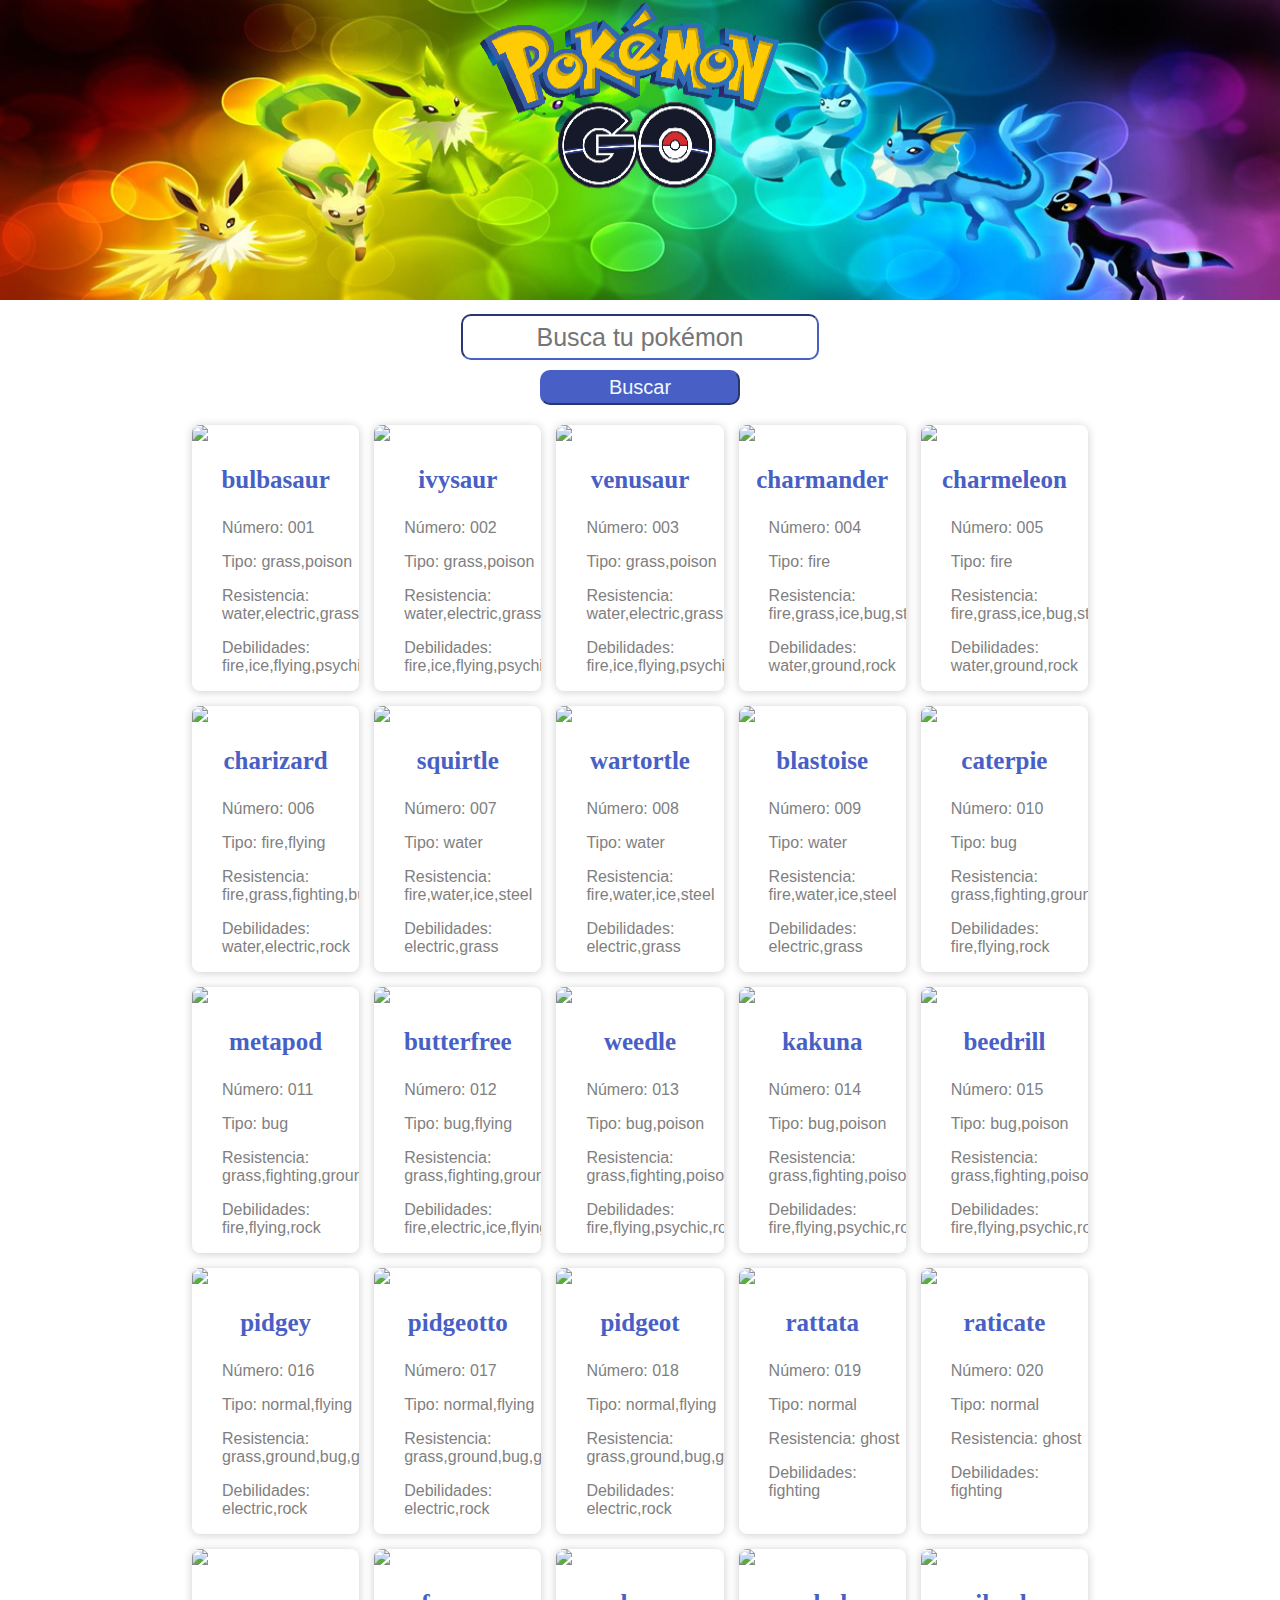
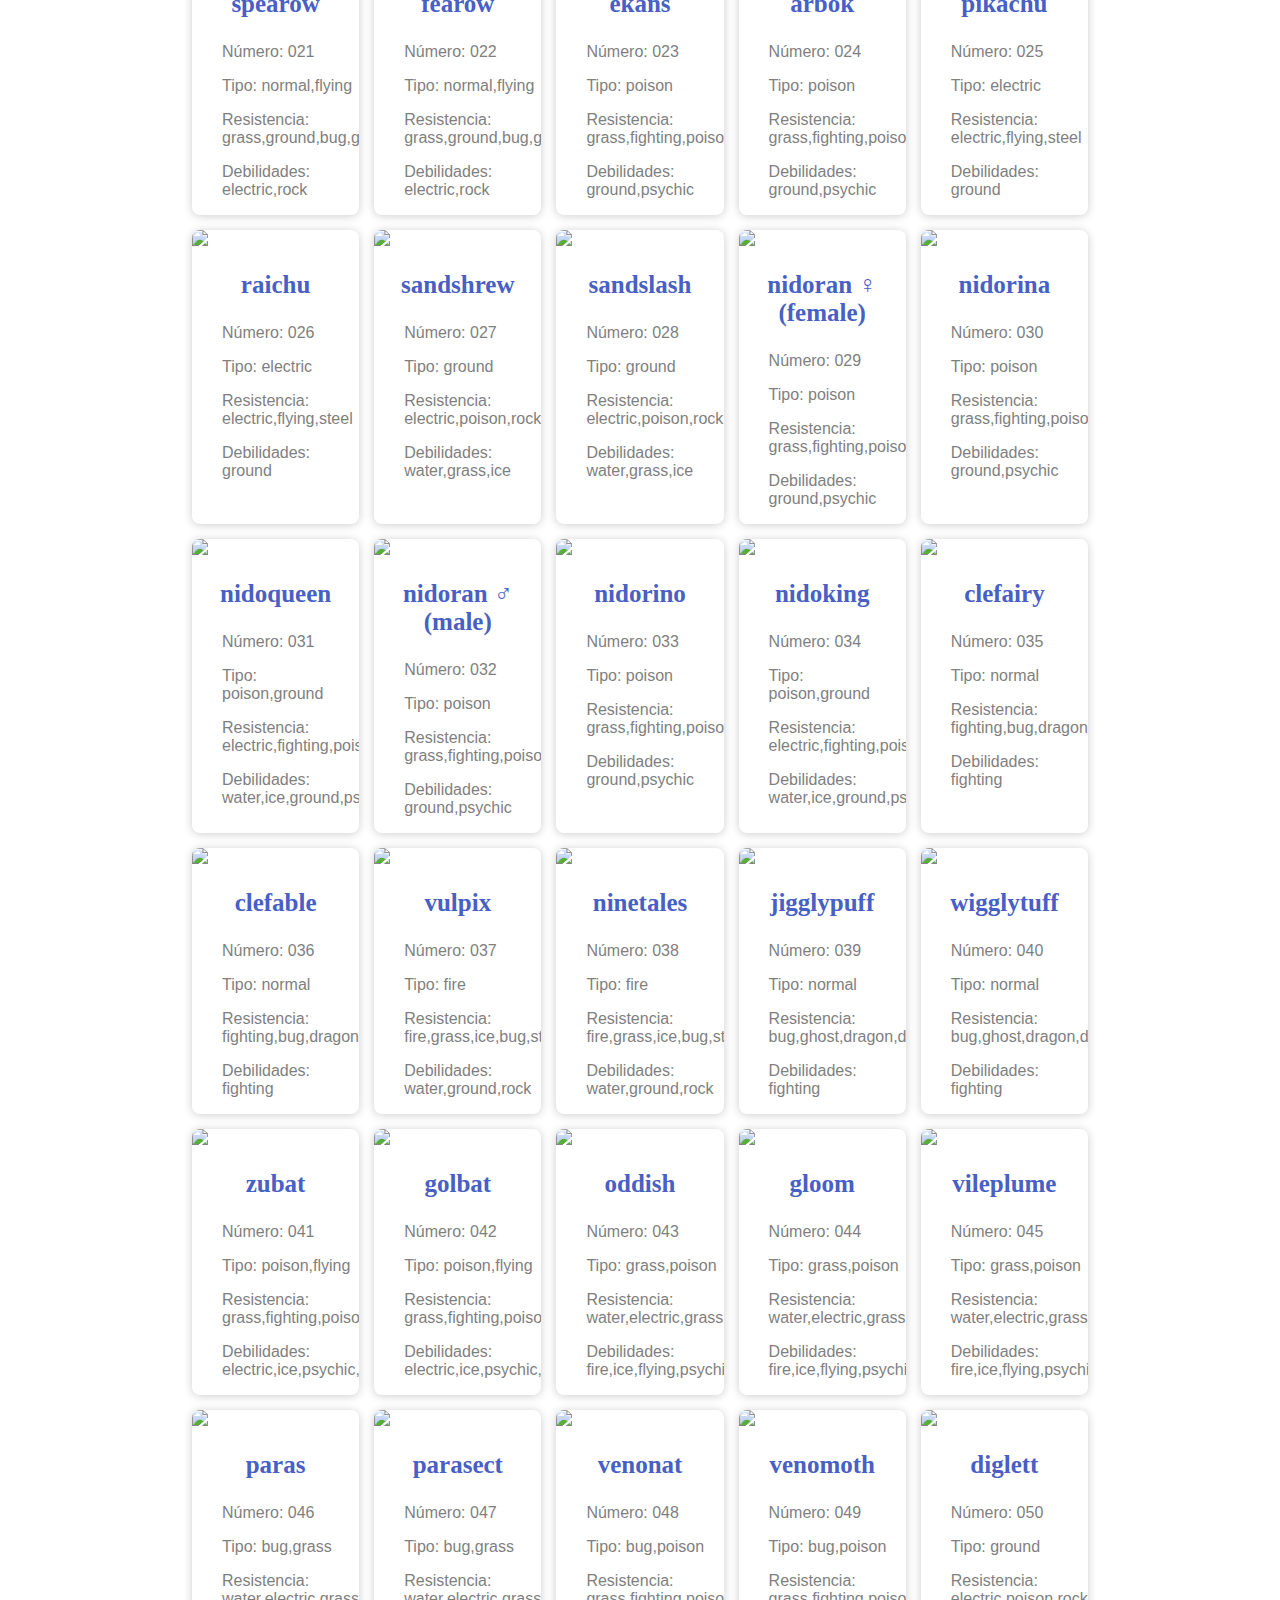
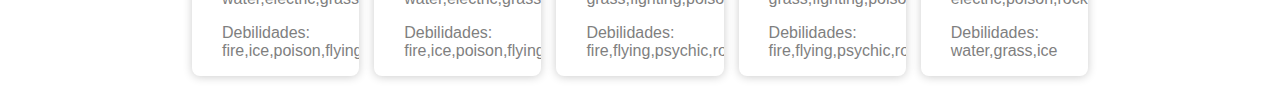
==== index.html @ 1fd344ed "Updates" ====
<!DOCTYPE html>
<html>
  <head>
    <meta charset="utf-8" name="viewport" content="width=device-width, initial-scale=1.0">
    <title>Data Lovers</title>
    <link rel="stylesheet" href="style.css" />
    <link rel="preconnect" href="https://fonts.googleapis.com">
    <link rel="preconnect" href="https://fonts.gstatic.com" crossorigin>
    <link href="https://fonts.googleapis.com/css2?family=Kanit:ital,wght@1,600&family=Noto+Serif+Ahom&display=swap" rel="stylesheet">

    <link rel="preconnect" href="https://fonts.googleapis.com">
    <link rel="preconnect" href="https://fonts.gstatic.com" crossorigin>
    <link href="https://fonts.googleapis.com/css2?family=Noto+Sans+Syloti+Nagri&family=Noto+Serif+Ahom&display=swap" rel="stylesheet">
  </head>
  <body>
    <div class="photo"> 
      <img id="fondo" src="img/poke.jpg">
    </div>
    <div class="contenedor">
      <div>
        <input id="caja-texto" placeholder="Busca tu pokémon" />
      </div>
      <div>
        <button id="btn-validar">Buscar</button>
      </div>
    </div>
    <div class="card-contenedor">
      <div class="contenedor-central">
  </div>
    </div>
    <div id="root"></div>
    <script src="main.js" type="module"></script>
  </body>
</html>
---- style.css ----
#fondo {
    width: 100%;
    height: 300px;
}

body {

    margin: 0px;
}

.contenedor {
    display: flex;
    flex-direction: column;
    align-items: center;
}

#btn-validar {
    border-color: rgb(72, 95, 197);
    background-color: rgb(72, 95, 197);
    color: aliceblue;
    font-family: 'Oswald', sans-serif;
    border-radius: 10px;
    width: 200px;
    height: 35px;
    font-size: 20px;
}

#caja-texto {
    border-color: rgb(72, 95, 197);
    border-radius: 10px;
    margin: 10px;
    width: 350px;
    height: 40px;
    font-size: 25px;
    text-align: center;
    color: gray;
}

.car img{
    width:100%;
    display:block;
}

h3{
    text-align: 100%;
    font-family: 'PT Serif', serif;
    text-align: center;
    color: rgb(72, 95, 197);
    font-size: 25px;
}

.card p{
    text-align: left;
    font-family:'Noto sans Syloti Natri' , sans-serif ;
    margin-left: 30px;
    color:rgb(127,127, 127)
}


.contenedor-central{
    width:70%;
    max-width: 70%;
    margin: 20px auto;
    display: grid;
    grid-template-columns: repeat(5,1fr);
    gap: 15px;
   

}
.card{
    margin-bottom: 10px;
    border-radius: 8px;
    margin: 0;
    display: flex;
    flex-direction: column;
    overflow: hidden;
    background: #fff;
    box-shadow: 0px 1px 10px rgba(0,0,0,0.2);
    cursor:default;
    transition: all 400ms ease;
    }

.card:hover{
    box-shadow: 5px 5px 20px rgba(0,0,0,0.4);
    transform: translateY(-3%);
}


.card-body{
    padding: 20px 15px;
    text-align: justify;
    flex-grow: 1;
    display:flex;
    flex-direction: column;
}

@media  (min-width: 100px){
    .contenedor-central{
        width:95%;
        max-width:95%;
        margin: 20px auto;
        display: grid;
        grid-template-columns: repeat(1,1fr);
        gap: 15px;
       }
       }

@media  (min-width: 400px){
    .contenedor-central{
        width:95%;
        max-width:95%;
        margin: 20px auto;
        display: grid;
        grid-template-columns: repeat(2,1fr);
        gap: 15px;
         }
        
          }

@media  (min-width: 1200px){
    .contenedor-central{
        width:70%;
        max-width: 70%;
        margin: 20px auto;
        display: grid;
        grid-template-columns: repeat(5,1fr);
        gap: 15px;
       }
}
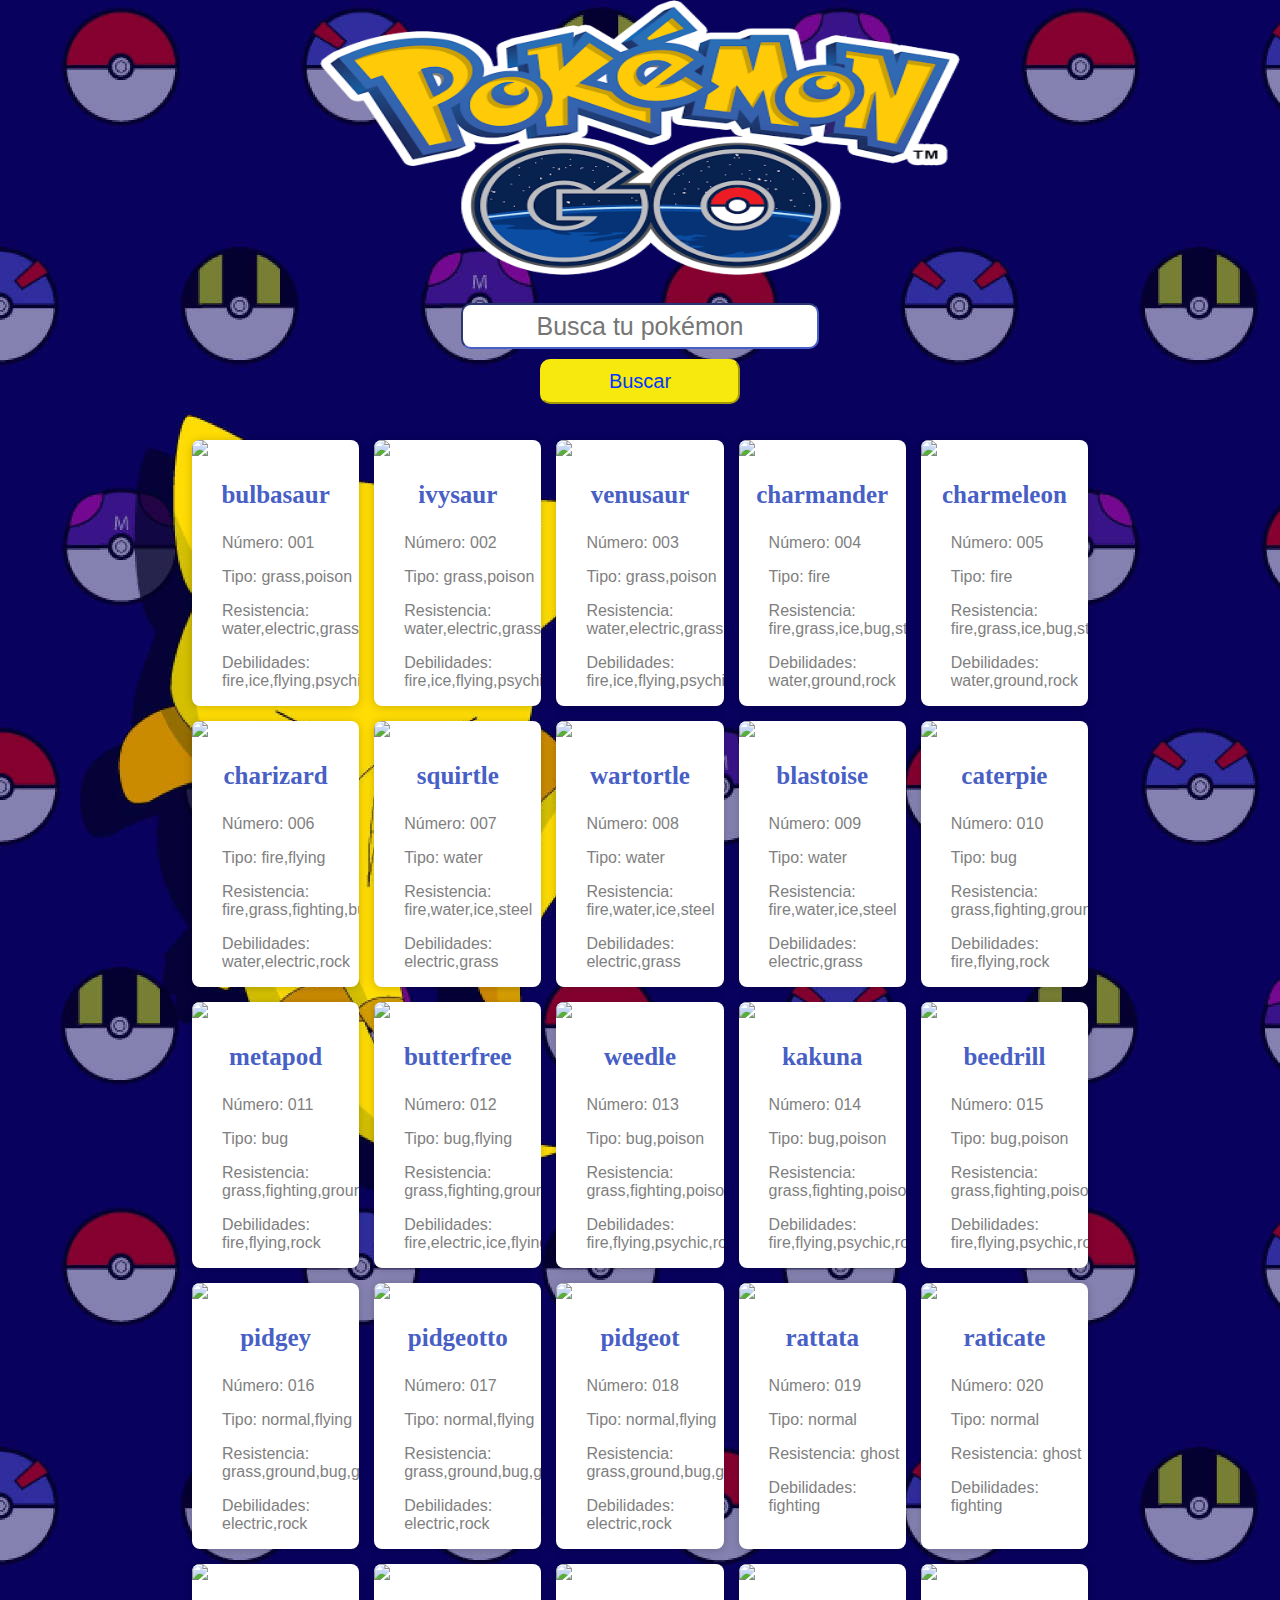
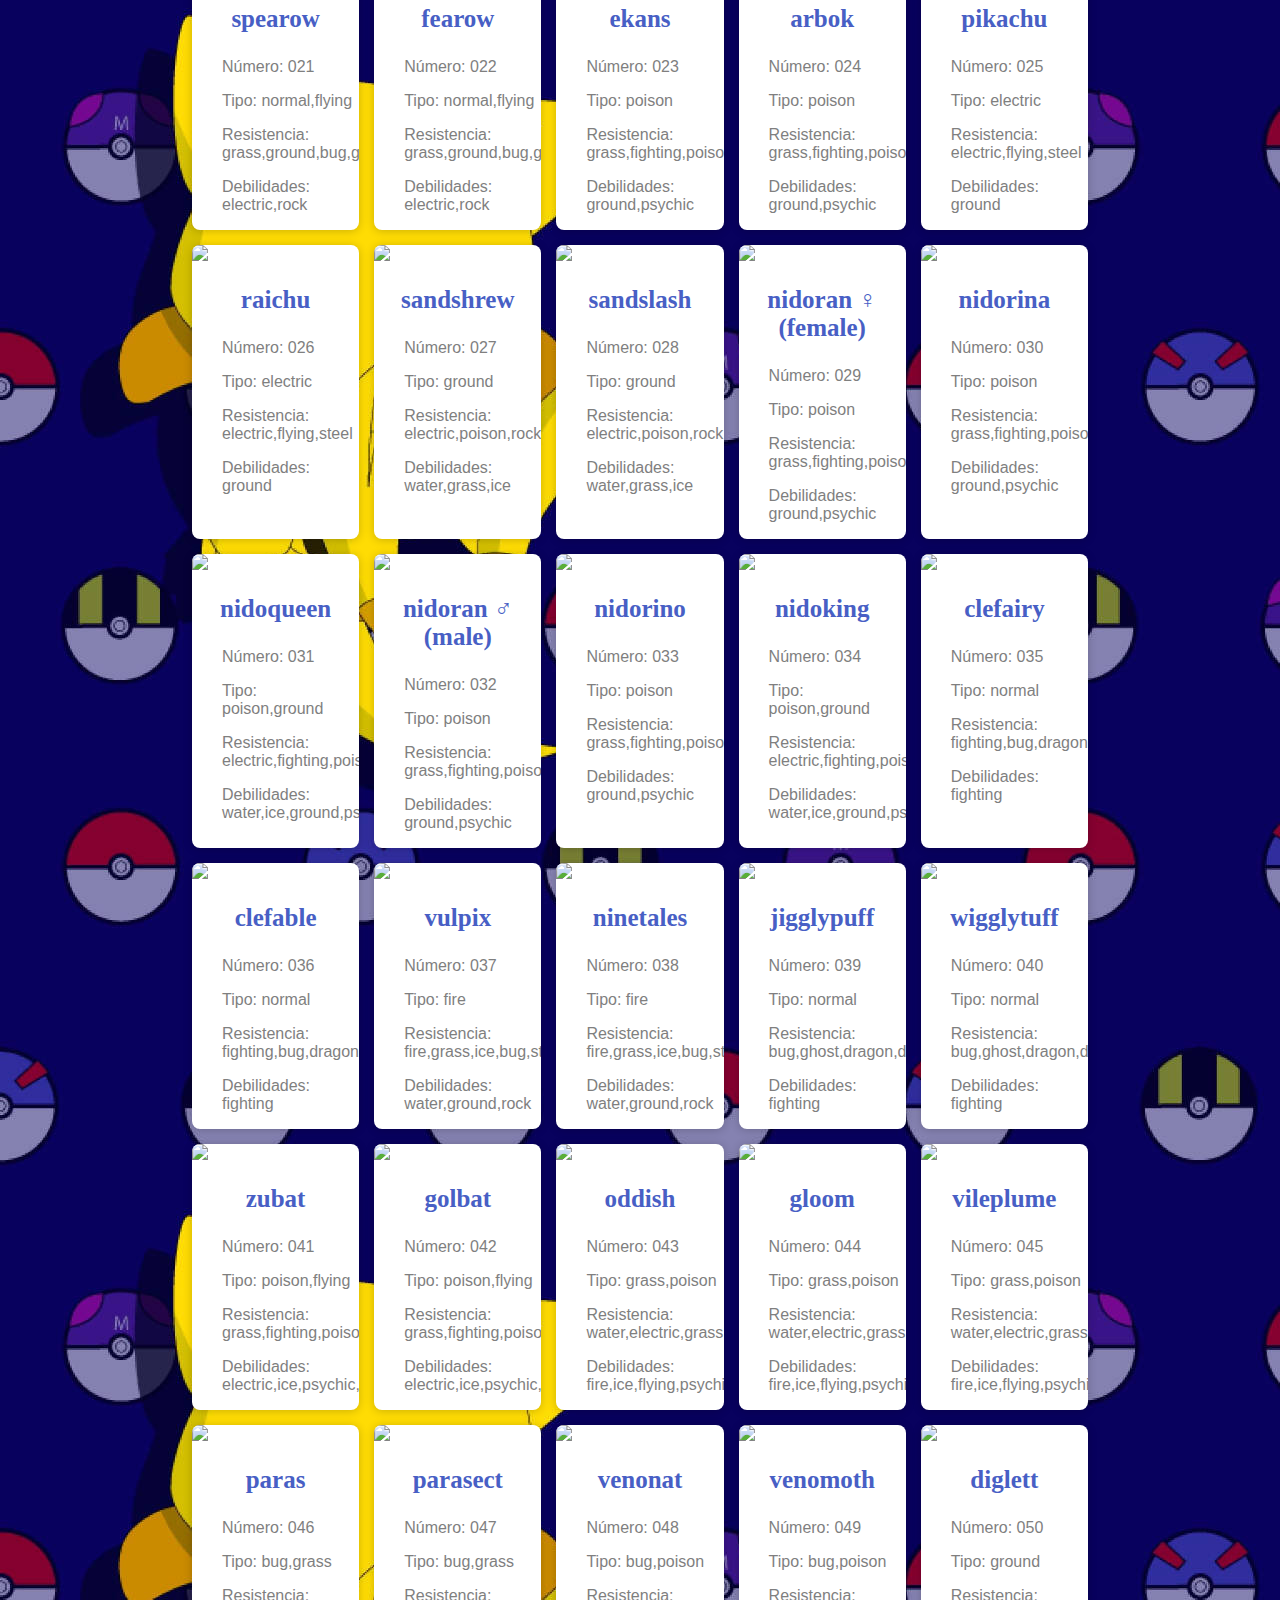
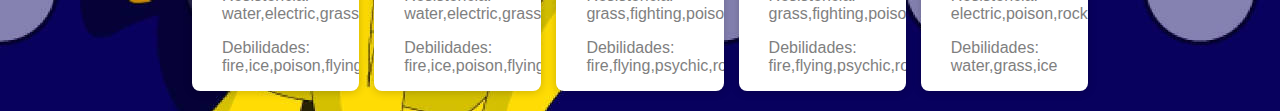
==== commit f1c455cd: "Updates" ====
--- a/index.html
+++ b/index.html
@@ -1,32 +1,48 @@
 <!DOCTYPE html>
 <html>
   <head>
-    <meta charset="utf-8" name="viewport" content="width=device-width, initial-scale=1.0">
+    <meta
+      charset="utf-8"
+      name="viewport"
+      content="width=device-width, initial-scale=1.0"
+    />
     <title>Data Lovers</title>
     <link rel="stylesheet" href="style.css" />
-    <link rel="preconnect" href="https://fonts.googleapis.com">
-    <link rel="preconnect" href="https://fonts.gstatic.com" crossorigin>
-    <link href="https://fonts.googleapis.com/css2?family=Kanit:ital,wght@1,600&family=Noto+Serif+Ahom&display=swap" rel="stylesheet">
+    <link rel="preconnect" href="https://fonts.googleapis.com" />
+    <link rel="preconnect" href="https://fonts.gstatic.com" crossorigin />
+    <link
+      href="https://fonts.googleapis.com/css2?family=Kanit:ital,wght@1,600&family=Noto+Serif+Ahom&display=swap"
+      rel="stylesheet"
+    />
 
-    <link rel="preconnect" href="https://fonts.googleapis.com">
-    <link rel="preconnect" href="https://fonts.gstatic.com" crossorigin>
-    <link href="https://fonts.googleapis.com/css2?family=Noto+Sans+Syloti+Nagri&family=Noto+Serif+Ahom&display=swap" rel="stylesheet">
+    <link rel="preconnect" href="https://fonts.googleapis.com" />
+    <link rel="preconnect" href="https://fonts.gstatic.com" crossorigin />
+    <link
+      href="https://fonts.googleapis.com/css2?family=Noto+Sans+Syloti+Nagri&family=Noto+Serif+Ahom&display=swap"
+      rel="stylesheet"
+    />
   </head>
   <body>
-    <div class="photo"> 
-      <img id="fondo" src="img/poke.jpg">
+    <div class="photo">
+      <img id="fondo" src="img/unnamed.png" />
     </div>
+    <br>
+    <form action="">
     <div class="contenedor">
       <div>
-        <input id="caja-texto" placeholder="Busca tu pokémon" />
+        <input id="caja-texto" placeholder="Busca tu pokémon" class="inputText" />
       </div>
       <div>
         <button id="btn-validar">Buscar</button>
       </div>
+      <div class="results-container"> 
+        <ul class="results-list" id="list">
+        </ul>
+     </div>
     </div>
+  </form>
     <div class="card-contenedor">
-      <div class="contenedor-central">
-  </div>
+      <div class="contenedor-central"></div>
     </div>
     <div id="root"></div>
     <script src="main.js" type="module"></script>
--- a/style.css
+++ b/style.css
@@ -1,129 +1,130 @@
 #fondo {
-    width: 100%;
-    height: 300px;
+  width: 50%;
+  height: 275px;
+  align-items: center;
+  display: block;
+  margin-left: auto;
+  margin-right: auto;
 }
 
 body {
-
-    margin: 0px;
+  margin: 0px;
+  background: rgb(241,96,81);
+  background: linear-gradient(90deg, rgba(241,96,81,1) 0%, rgba(79,217,21,1) 50%, rgba(0,212,255,1) 84%);
+  background-image: url(./img/Blue_Pokebolas.jpg);
 }
 
 .contenedor {
-    display: flex;
-    flex-direction: column;
-    align-items: center;
+  display: flex;
+  flex-direction: column;
+  align-items: center;
 }
 
 #btn-validar {
-    border-color: rgb(72, 95, 197);
-    background-color: rgb(72, 95, 197);
-    color: aliceblue;
-    font-family: 'Oswald', sans-serif;
-    border-radius: 10px;
-    width: 200px;
-    height: 35px;
-    font-size: 20px;
+  border-color: rgb(247, 232, 13);
+  background-color: rgb(247, 232, 13);
+  color: rgb(0, 55, 255);
+  font-family: "Noto sans Syloti Natri", sans-serif;
+  border-radius: 10px;
+  width: 200px;
+  height: 45px;
+  font-size: 20px;
 }
 
 #caja-texto {
-    border-color: rgb(72, 95, 197);
-    border-radius: 10px;
-    margin: 10px;
-    width: 350px;
-    height: 40px;
-    font-size: 25px;
-    text-align: center;
-    color: gray;
+  border-color: rgb(72, 95, 197);
+  border-radius: 10px;
+  margin: 10px;
+  width: 350px;
+  height: 40px;
+  font-size: 25px;
+  text-align: center;
+  color: gray;
 }
 
-.car img{
-    width:100%;
-    display:block;
+.car img {
+  width: 100%;
+  display: block;
 }
 
-h3{
-    text-align: 100%;
-    font-family: 'PT Serif', serif;
-    text-align: center;
-    color: rgb(72, 95, 197);
-    font-size: 25px;
+h3 {
+  text-align: 100%;
+  font-family: "PT Serif", serif;
+  text-align: center;
+  color: rgb(72, 95, 197);
+  font-size: 25px;
 }
 
-.card p{
-    text-align: left;
-    font-family:'Noto sans Syloti Natri' , sans-serif ;
-    margin-left: 30px;
-    color:rgb(127,127, 127)
+.card p {
+  text-align: left;
+  font-family: "Noto sans Syloti Natri", sans-serif;
+  margin-left: 30px;
+  color: rgb(127, 127, 127);
 }
 
+.contenedor-central {
+  width: 70%;
+  max-width: 70%;
+  margin: 20px auto;
+  display: grid;
+  grid-template-columns: repeat(5, 1fr);
+  gap: 15px;
+}
+.card {
+  margin-bottom: 10px;
+  border-radius: 8px;
+  margin: 0;
+  display: flex;
+  flex-direction: column;
+  overflow: hidden;
+  background: #fff;
+  box-shadow: 0px 1px 10px rgba(0, 0, 0, 0.2);
+  cursor: default;
+  transition: all 400ms ease;
+}
 
-.contenedor-central{
-    width:70%;
+.card:hover {
+  box-shadow: 5px 5px 20px rgba(0, 0, 0, 0.4);
+  transform: translateY(-3%);
+}
+
+.card-body {
+  padding: 20px 15px;
+  text-align: justify;
+  flex-grow: 1;
+  display: flex;
+  flex-direction: column;
+}
+
+@media (min-width: 100px) {
+  .contenedor-central {
+    width: 95%;
+    max-width: 95%;
+    margin: 20px auto;
+    display: grid;
+    grid-template-columns: repeat(1, 1fr);
+    gap: 15px;
+  }
+}
+
+@media (min-width: 400px) {
+  .contenedor-central {
+    width: 95%;
+    max-width: 95%;
+    margin: 20px auto;
+    display: grid;
+    grid-template-columns: repeat(2, 1fr);
+    gap: 15px;
+  }
+}
+
+@media (min-width: 1200px) {
+  .contenedor-central {
+    width: 70%;
     max-width: 70%;
     margin: 20px auto;
     display: grid;
-    grid-template-columns: repeat(5,1fr);
+    grid-template-columns: repeat(5, 1fr);
     gap: 15px;
-   
-
+  }
 }
-.card{
-    margin-bottom: 10px;
-    border-radius: 8px;
-    margin: 0;
-    display: flex;
-    flex-direction: column;
-    overflow: hidden;
-    background: #fff;
-    box-shadow: 0px 1px 10px rgba(0,0,0,0.2);
-    cursor:default;
-    transition: all 400ms ease;
-    }
-
-.card:hover{
-    box-shadow: 5px 5px 20px rgba(0,0,0,0.4);
-    transform: translateY(-3%);
-}
-
-
-.card-body{
-    padding: 20px 15px;
-    text-align: justify;
-    flex-grow: 1;
-    display:flex;
-    flex-direction: column;
-}
-
-@media  (min-width: 100px){
-    .contenedor-central{
-        width:95%;
-        max-width:95%;
-        margin: 20px auto;
-        display: grid;
-        grid-template-columns: repeat(1,1fr);
-        gap: 15px;
-       }
-       }
-
-@media  (min-width: 400px){
-    .contenedor-central{
-        width:95%;
-        max-width:95%;
-        margin: 20px auto;
-        display: grid;
-        grid-template-columns: repeat(2,1fr);
-        gap: 15px;
-         }
-        
-          }
-
-@media  (min-width: 1200px){
-    .contenedor-central{
-        width:70%;
-        max-width: 70%;
-        margin: 20px auto;
-        display: grid;
-        grid-template-columns: repeat(5,1fr);
-        gap: 15px;
-       }
-}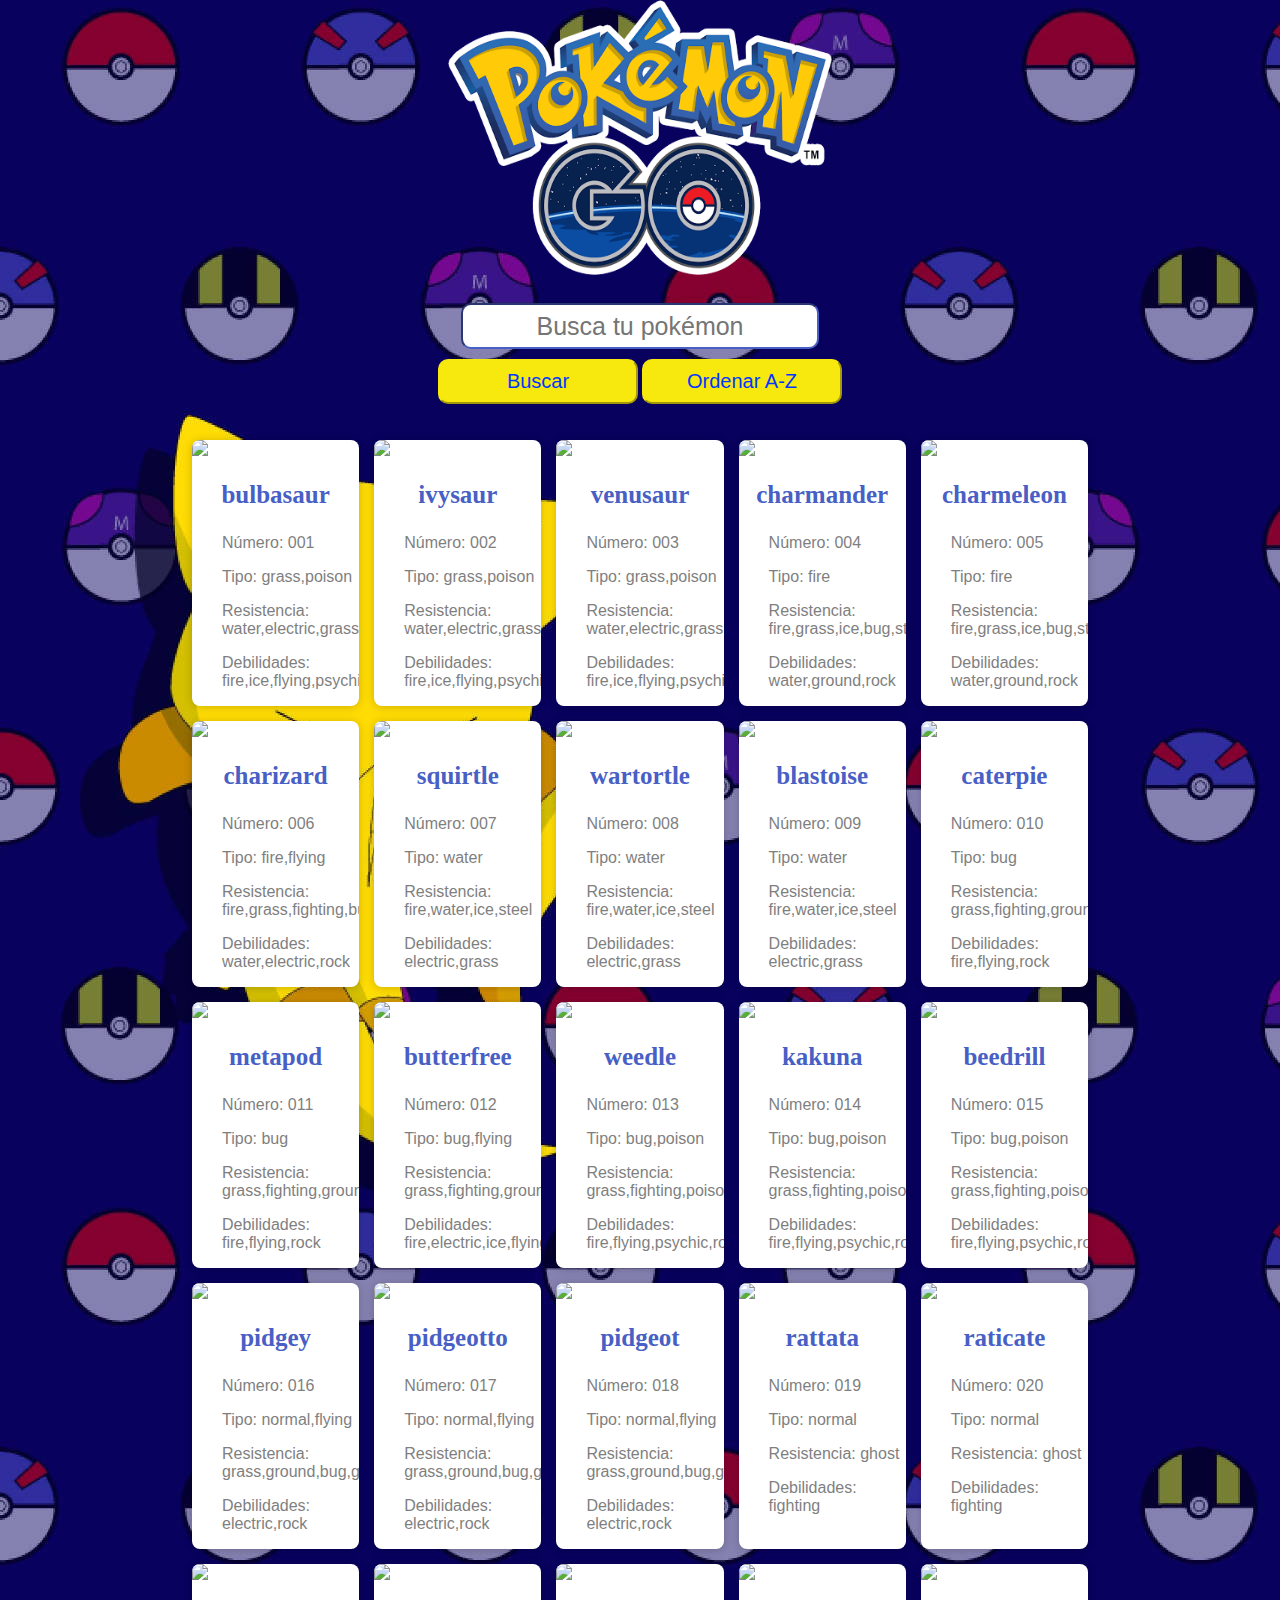
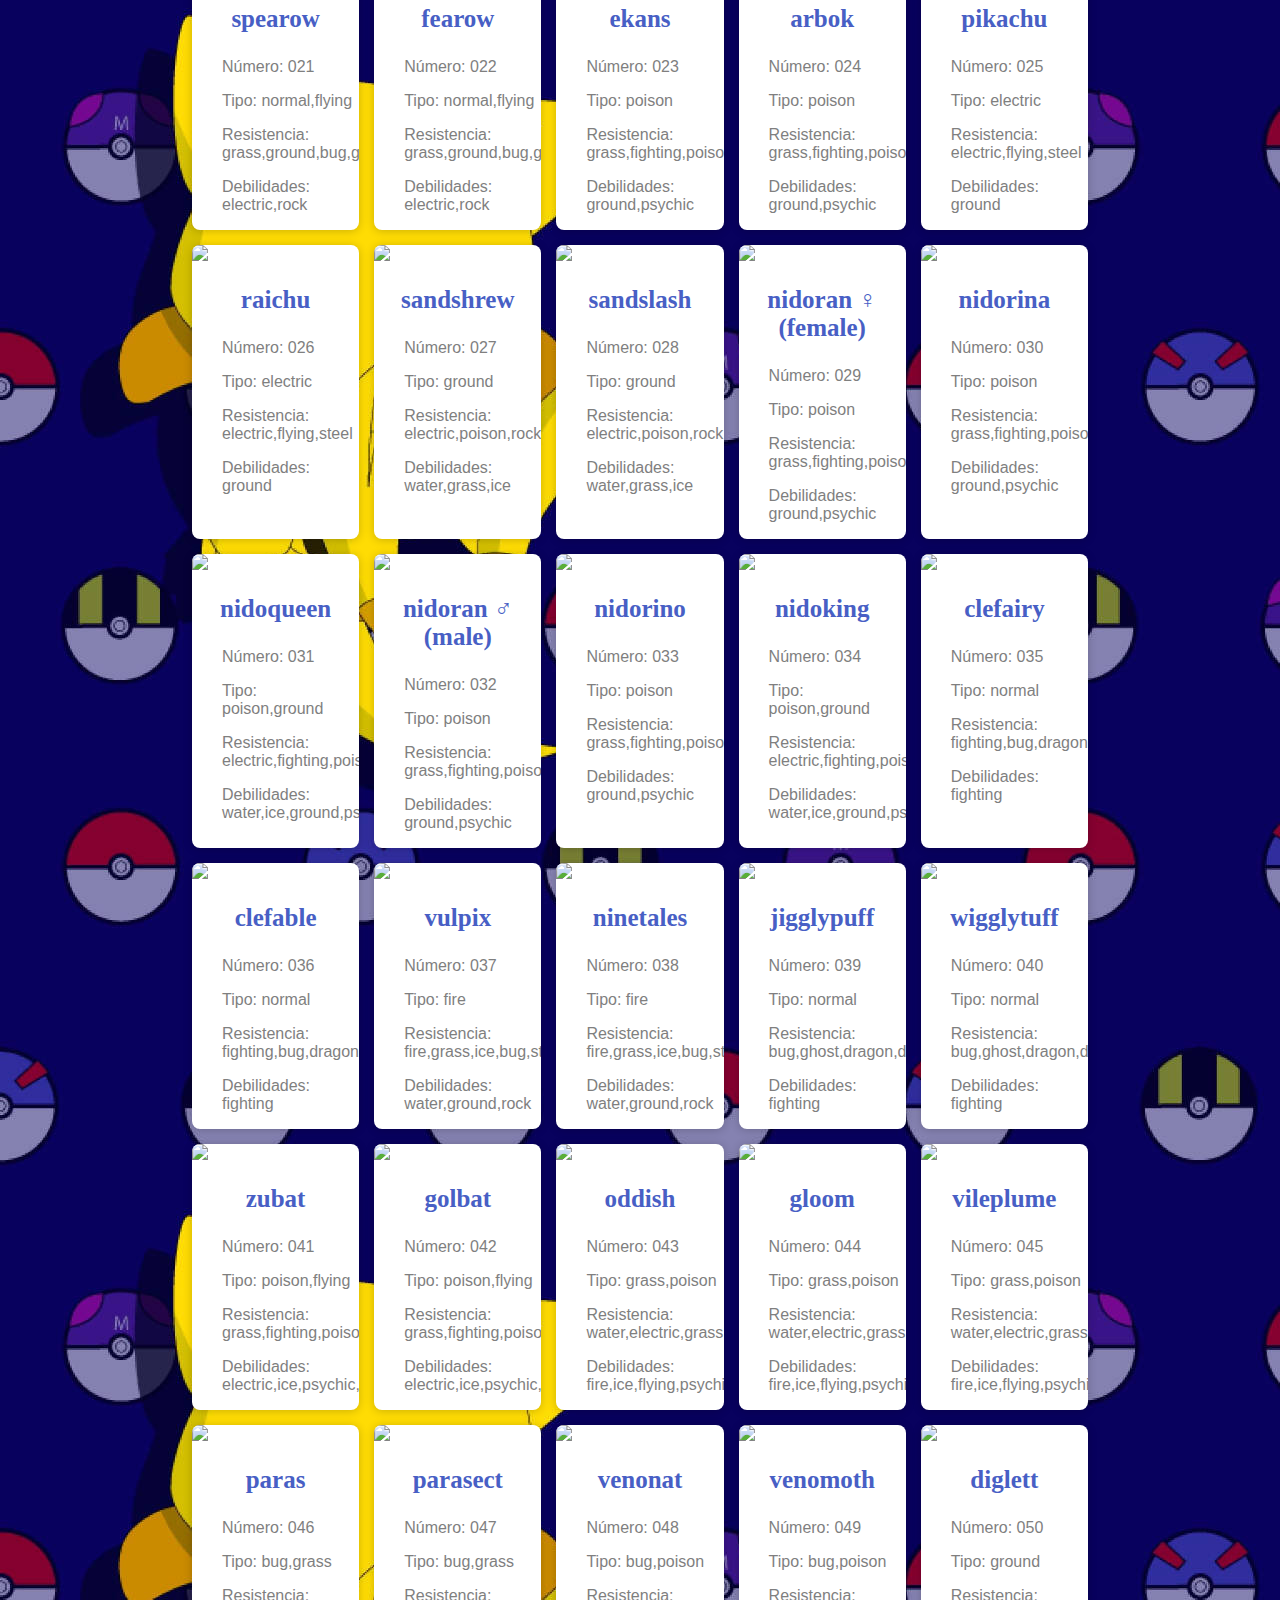
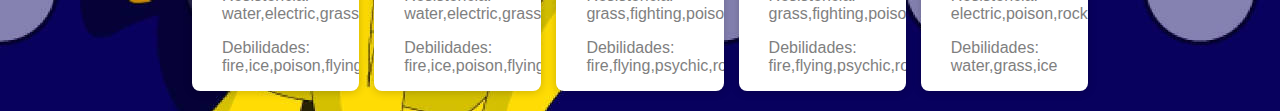
==== commit 25b1950d: "Updates" ====
--- a/index.html
+++ b/index.html
@@ -27,20 +27,19 @@
       <img id="fondo" src="img/unnamed.png" />
     </div>
     <br>
-    <form action="">
     <div class="contenedor">
       <div>
         <input id="caja-texto" placeholder="Busca tu pokémon" class="inputText" />
       </div>
       <div>
-        <button id="btn-validar">Buscar</button>
+        <button id="btn-validar" class="btn-validar">Buscar</button>
+        <button id="btn-sort" class="btn-validar">Ordenar A-Z</button>
       </div>
       <div class="results-container"> 
         <ul class="results-list" id="list">
         </ul>
      </div>
     </div>
-  </form>
     <div class="card-contenedor">
       <div class="contenedor-central"></div>
     </div>
--- a/style.css
+++ b/style.css
@@ -1,5 +1,5 @@
 #fondo {
-  width: 50%;
+  width: 30%;
   height: 275px;
   align-items: center;
   display: block;
@@ -20,7 +20,7 @@
   align-items: center;
 }
 
-#btn-validar {
+.btn-validar {
   border-color: rgb(247, 232, 13);
   background-color: rgb(247, 232, 13);
   color: rgb(0, 55, 255);
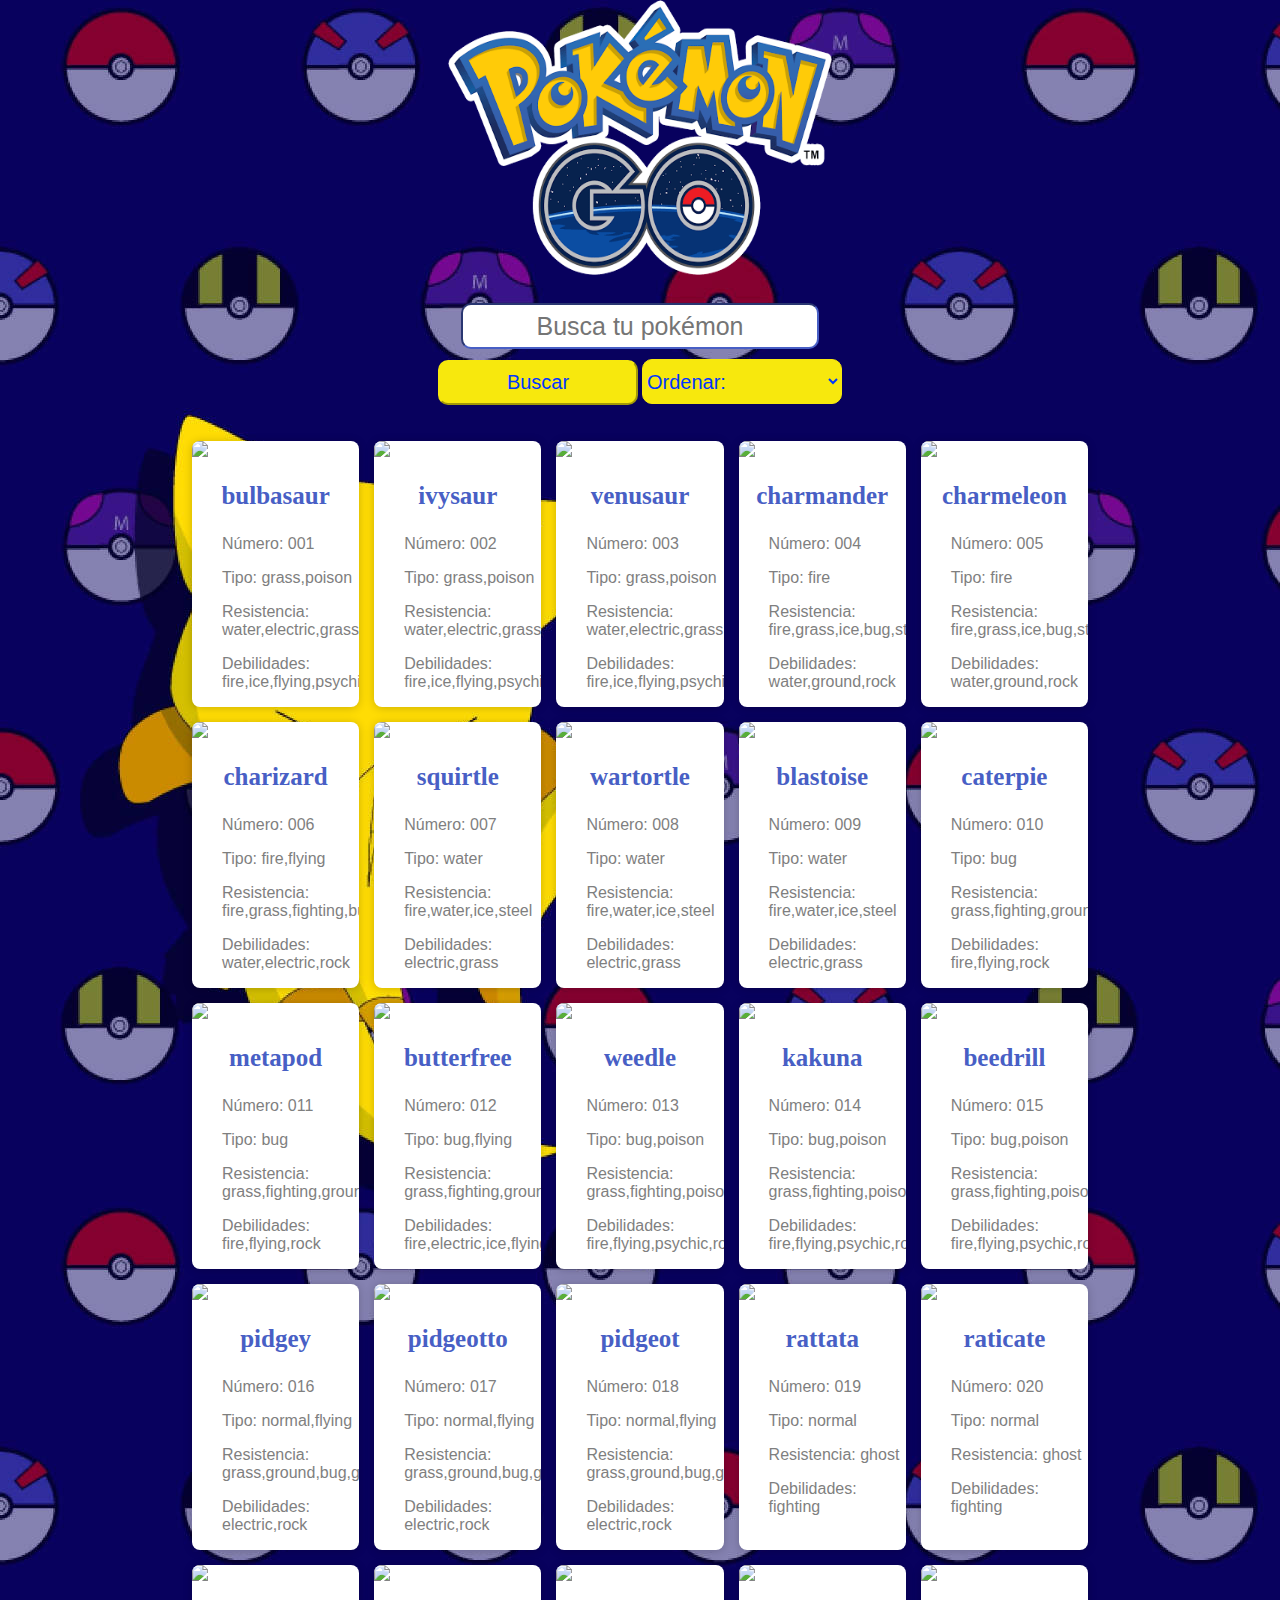
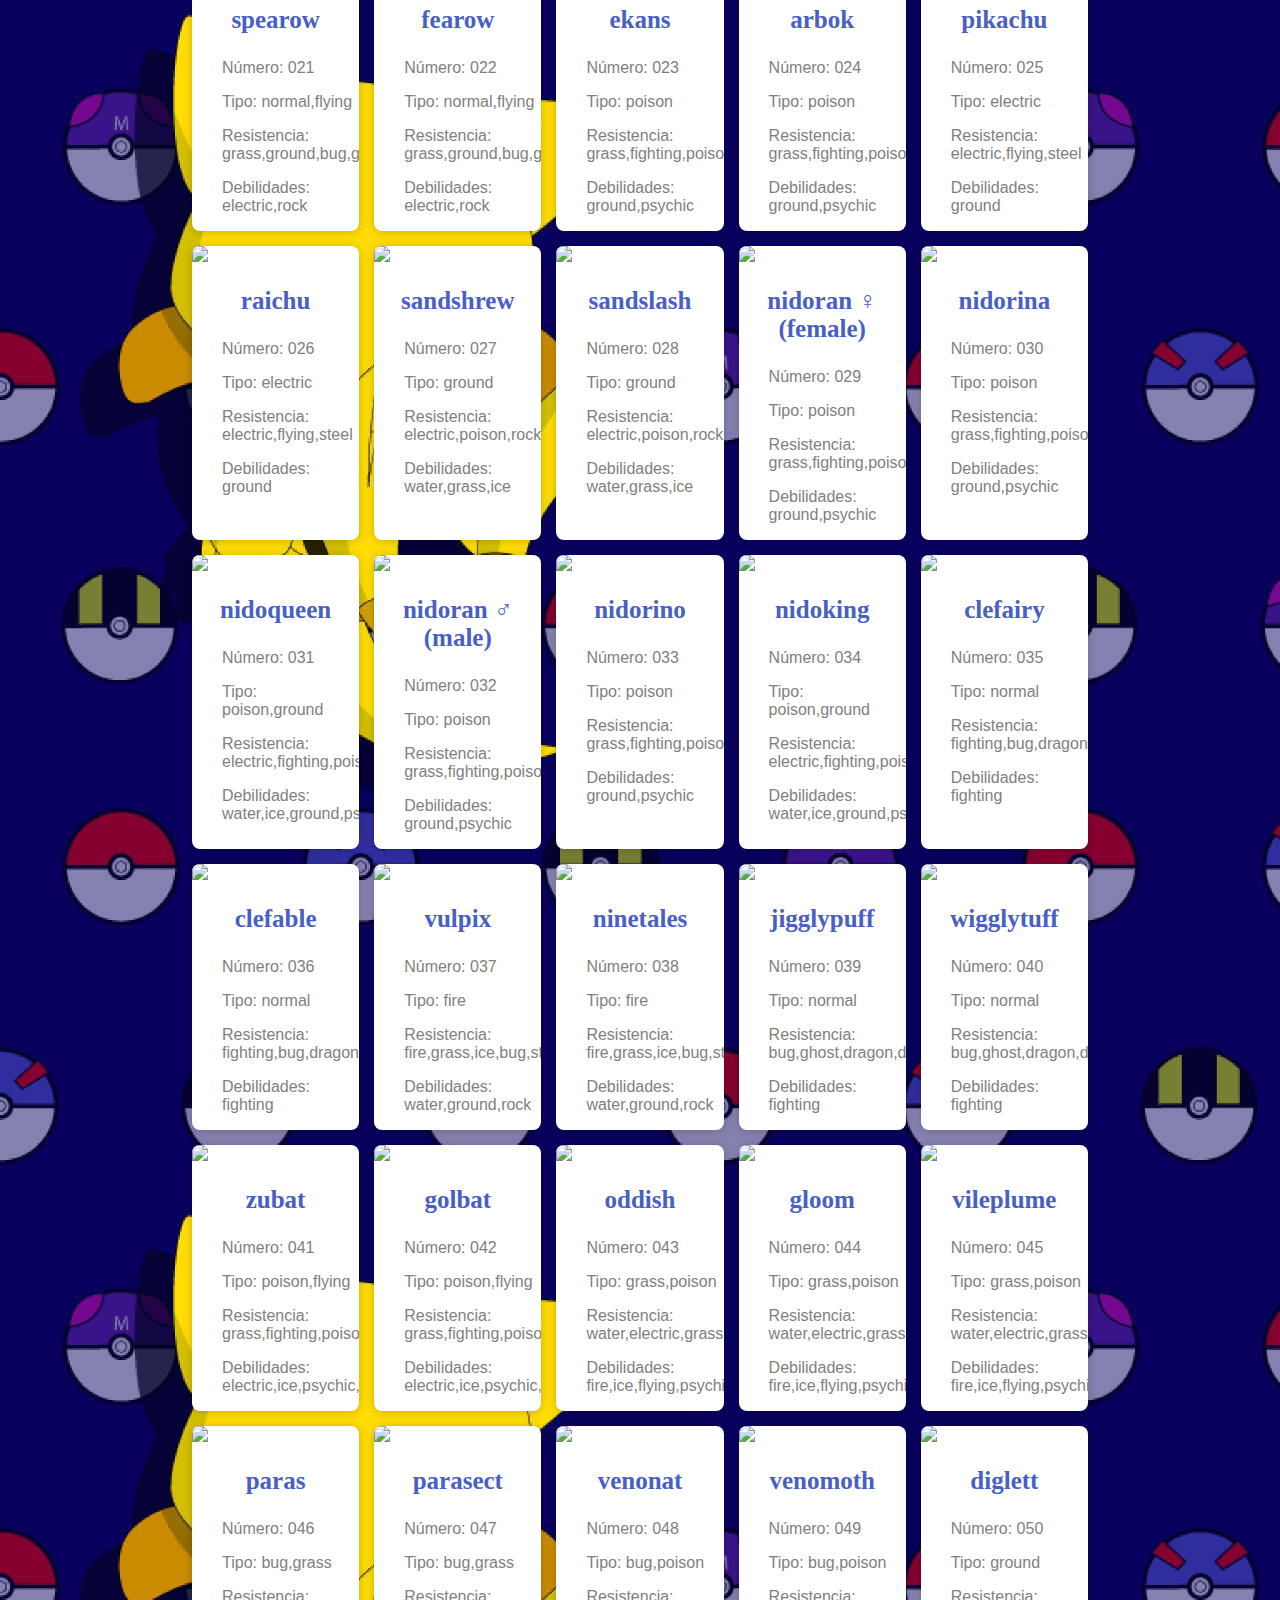
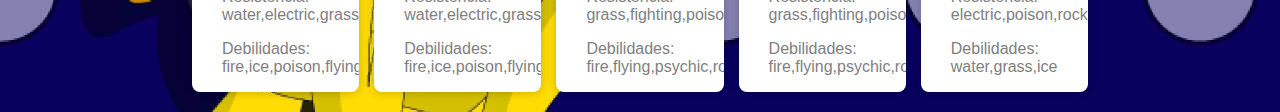
==== commit 8ddd4371: "Updates" ====
--- a/index.html
+++ b/index.html
@@ -33,7 +33,12 @@
       </div>
       <div>
         <button id="btn-validar" class="btn-validar">Buscar</button>
-        <button id="btn-sort" class="btn-validar">Ordenar A-Z</button>
+        <select name="selectSort" id="selectSort" class="btn-validar">
+          <option value="">Ordenar:</option>
+          <option value="1"> A - Z </option>
+          <option value="2"> Z - A </option>
+          <option value="3">Por tipo</option>
+        </select>
       </div>
       <div class="results-container"> 
         <ul class="results-list" id="list">
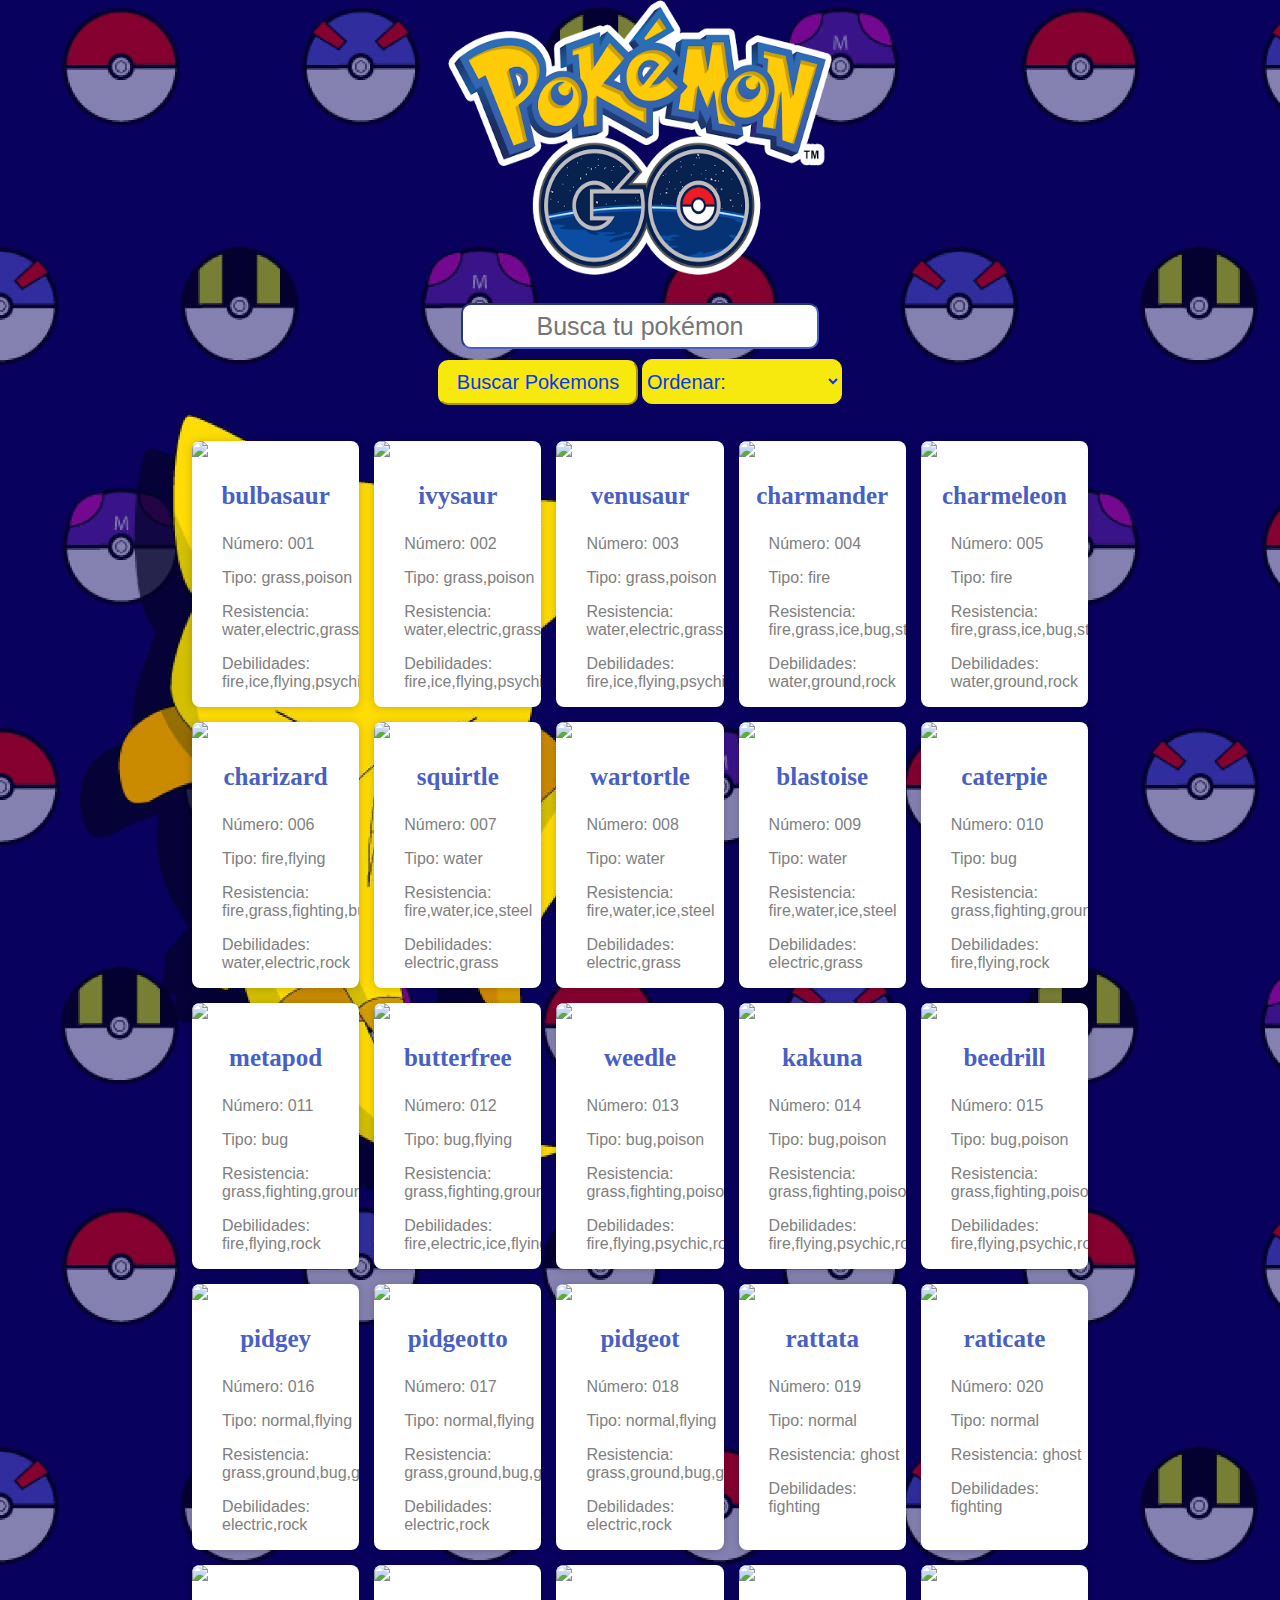
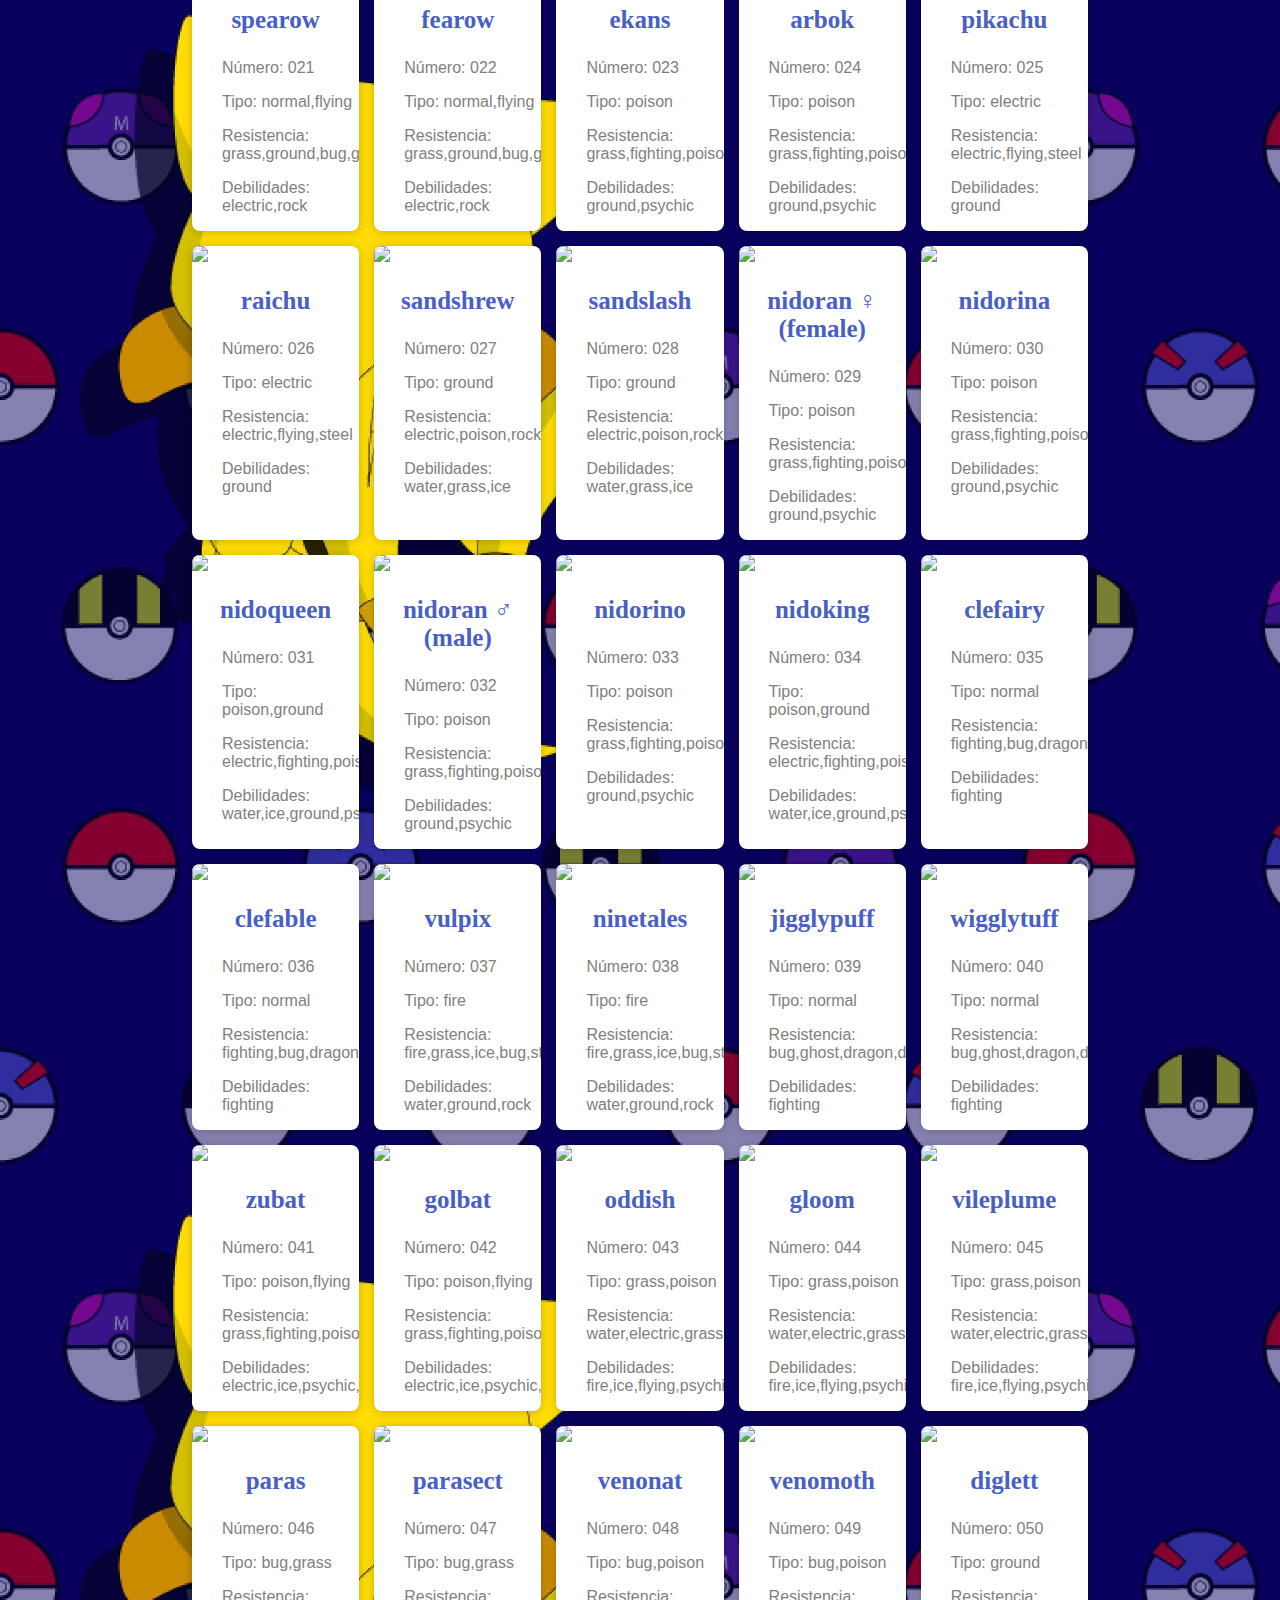
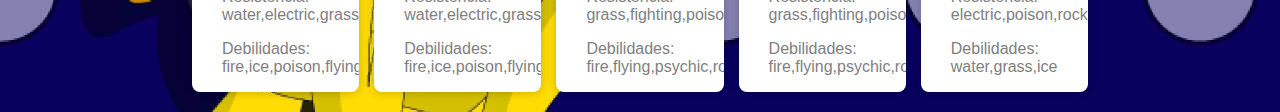
==== commit 4eaf2fb3: "Updates" ====
--- a/index.html
+++ b/index.html
@@ -32,7 +32,7 @@
         <input id="caja-texto" placeholder="Busca tu pokémon" class="inputText" />
       </div>
       <div>
-        <button id="btn-validar" class="btn-validar">Buscar</button>
+        <button id="btn-validar" class="btn-validar">Buscar Pokemons</button>
         <select name="selectSort" id="selectSort" class="btn-validar">
           <option value="">Ordenar:</option>
           <option value="1"> A - Z </option>
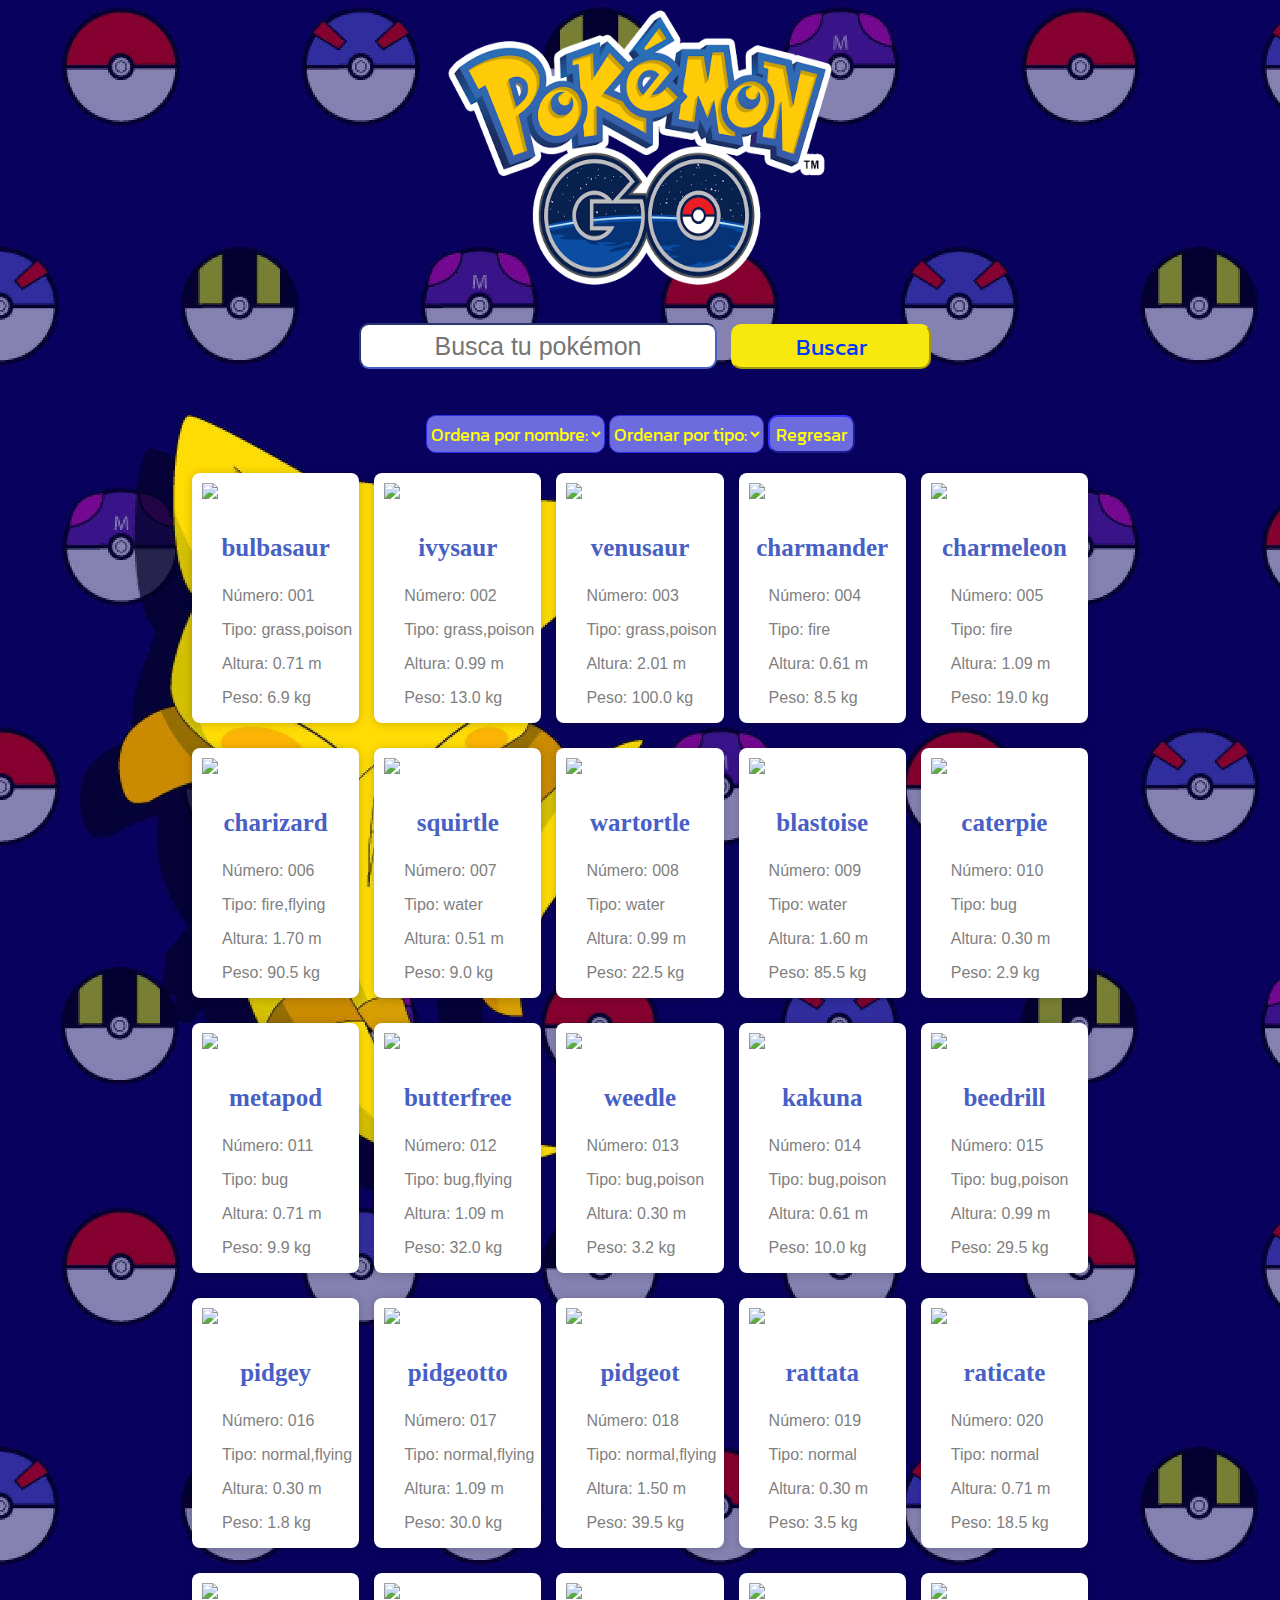
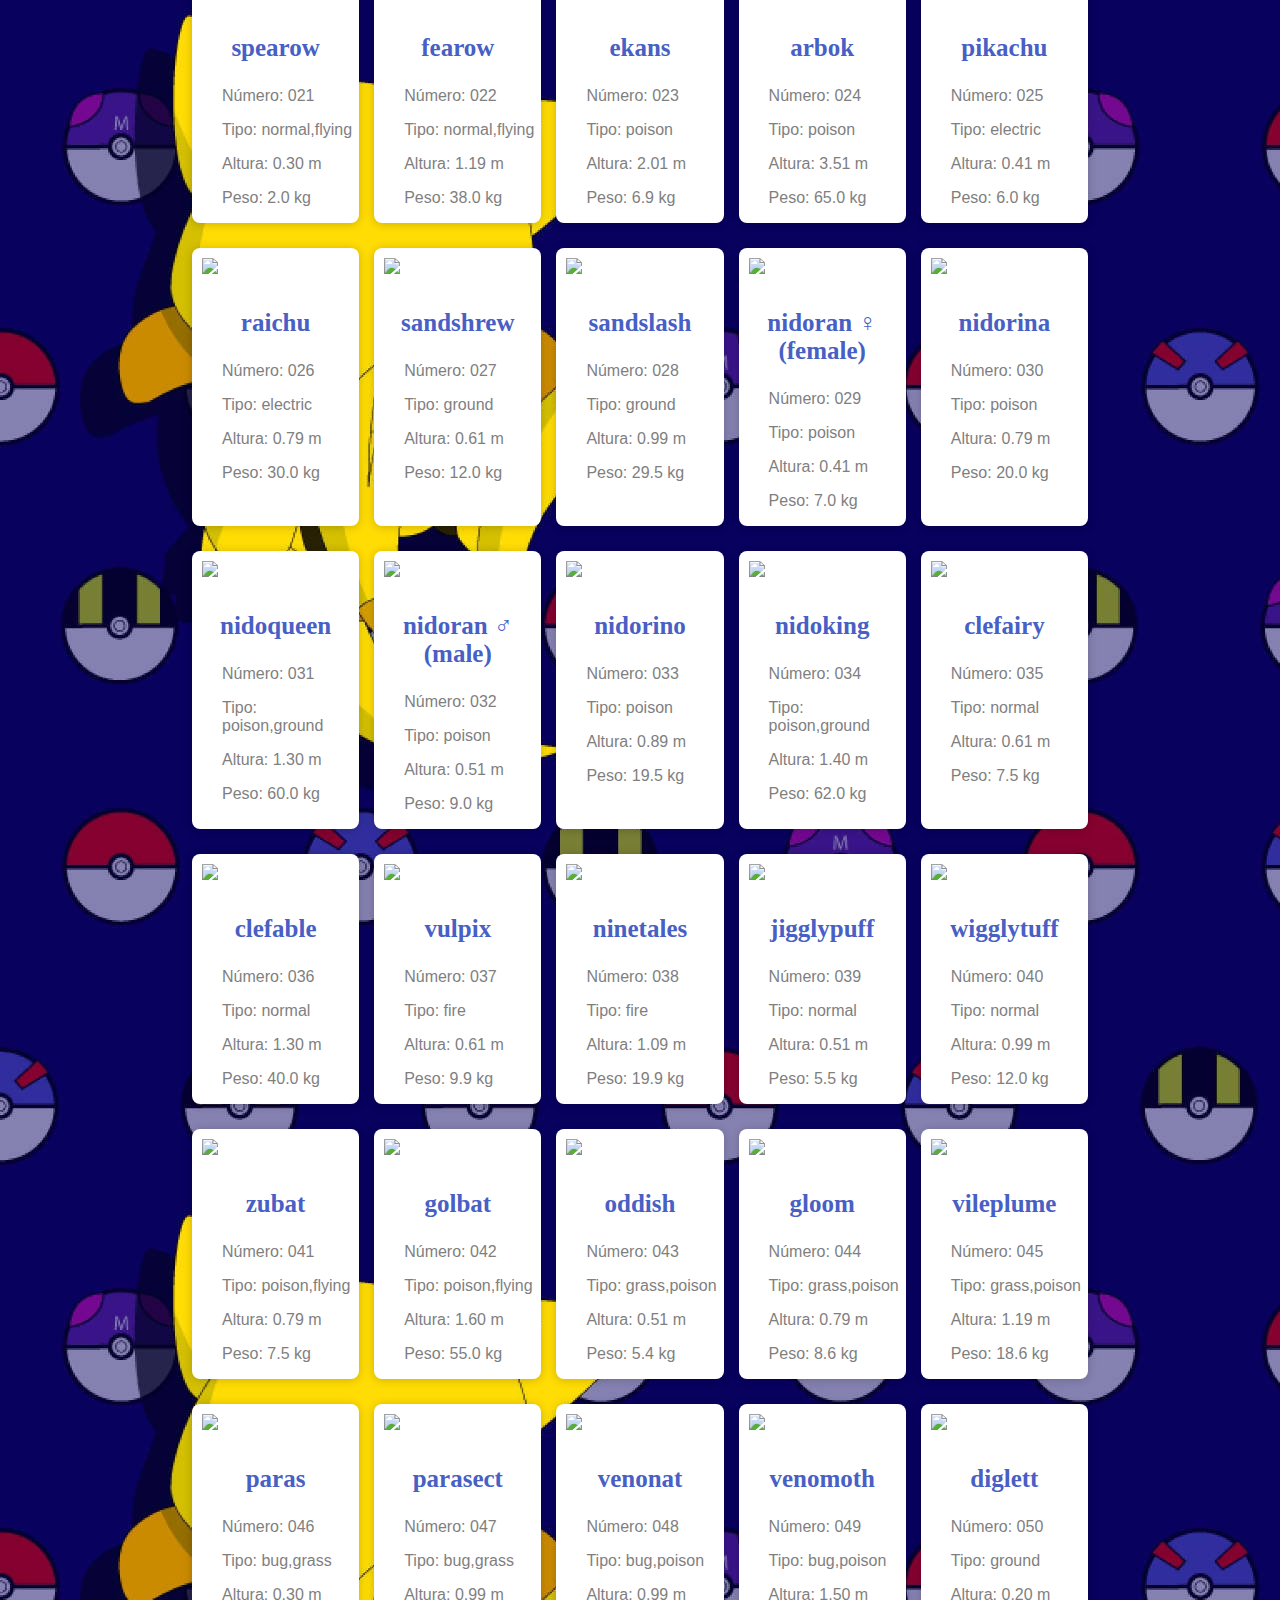
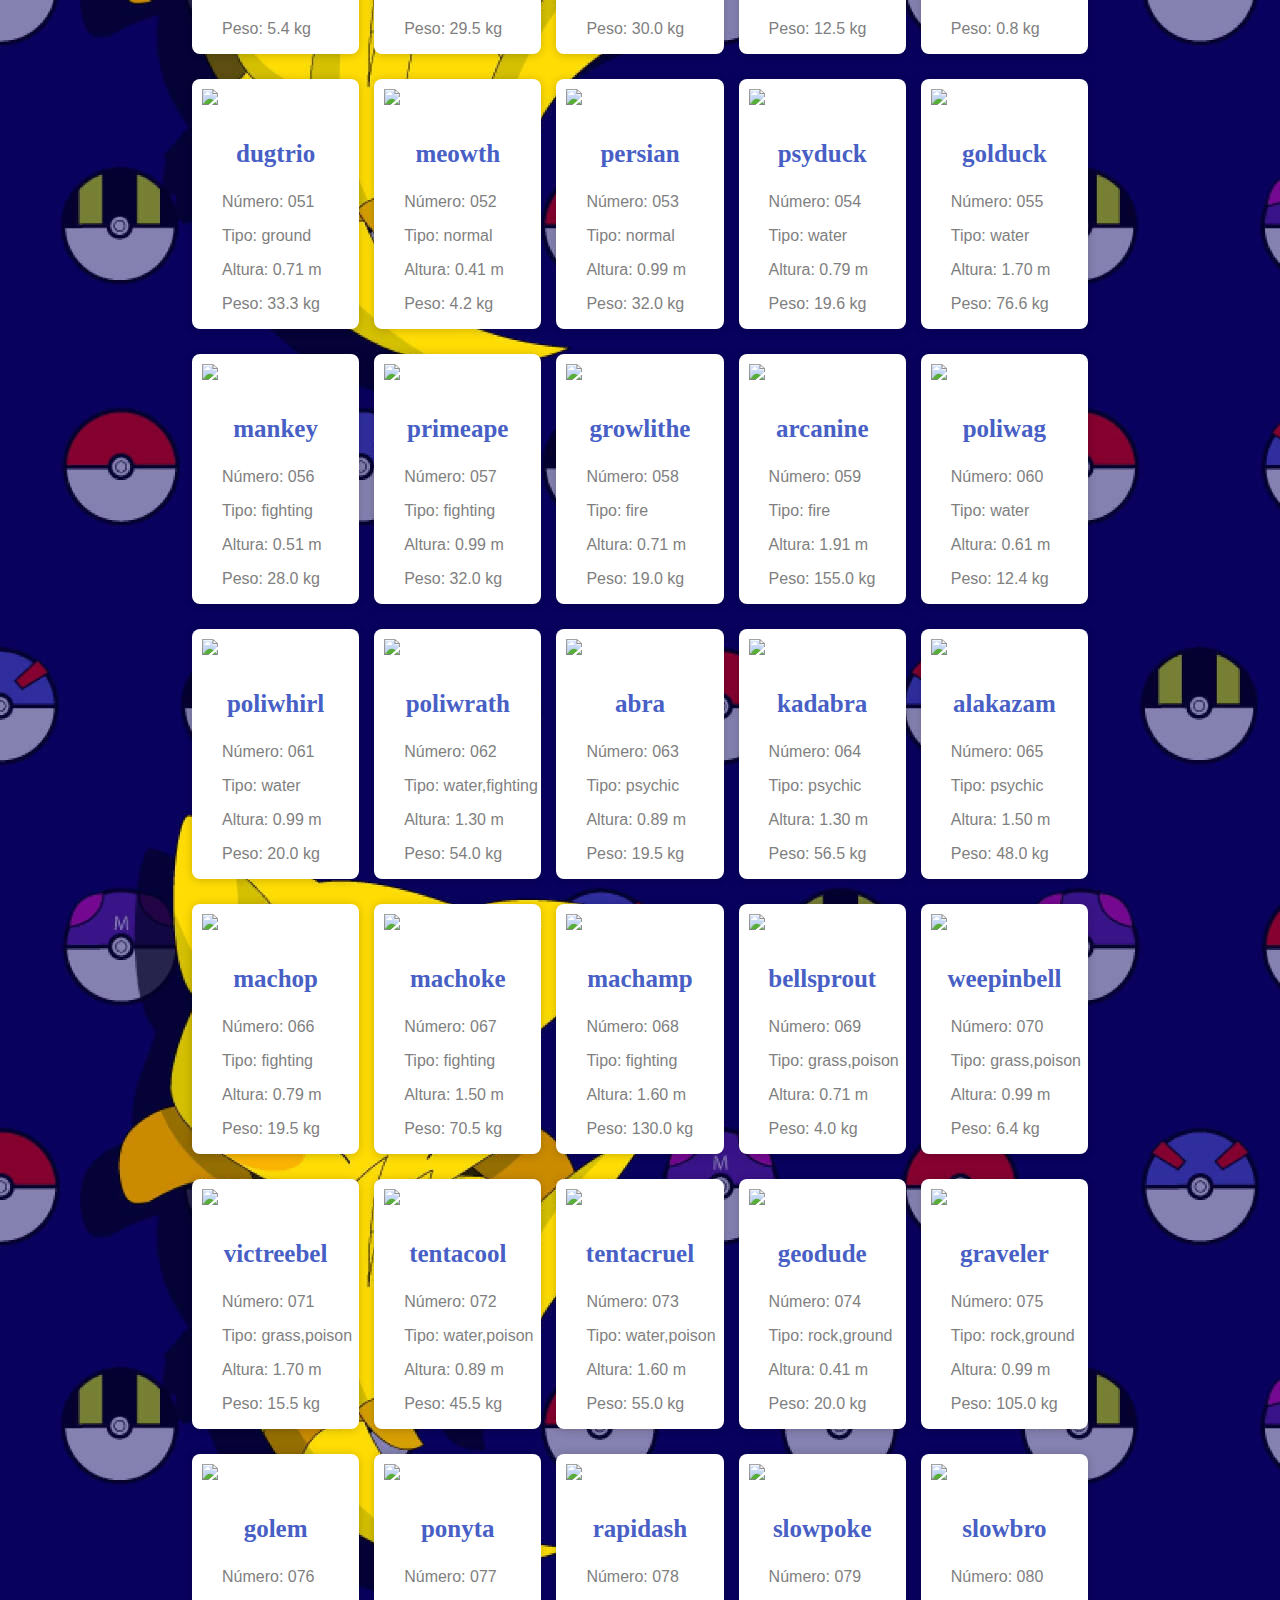
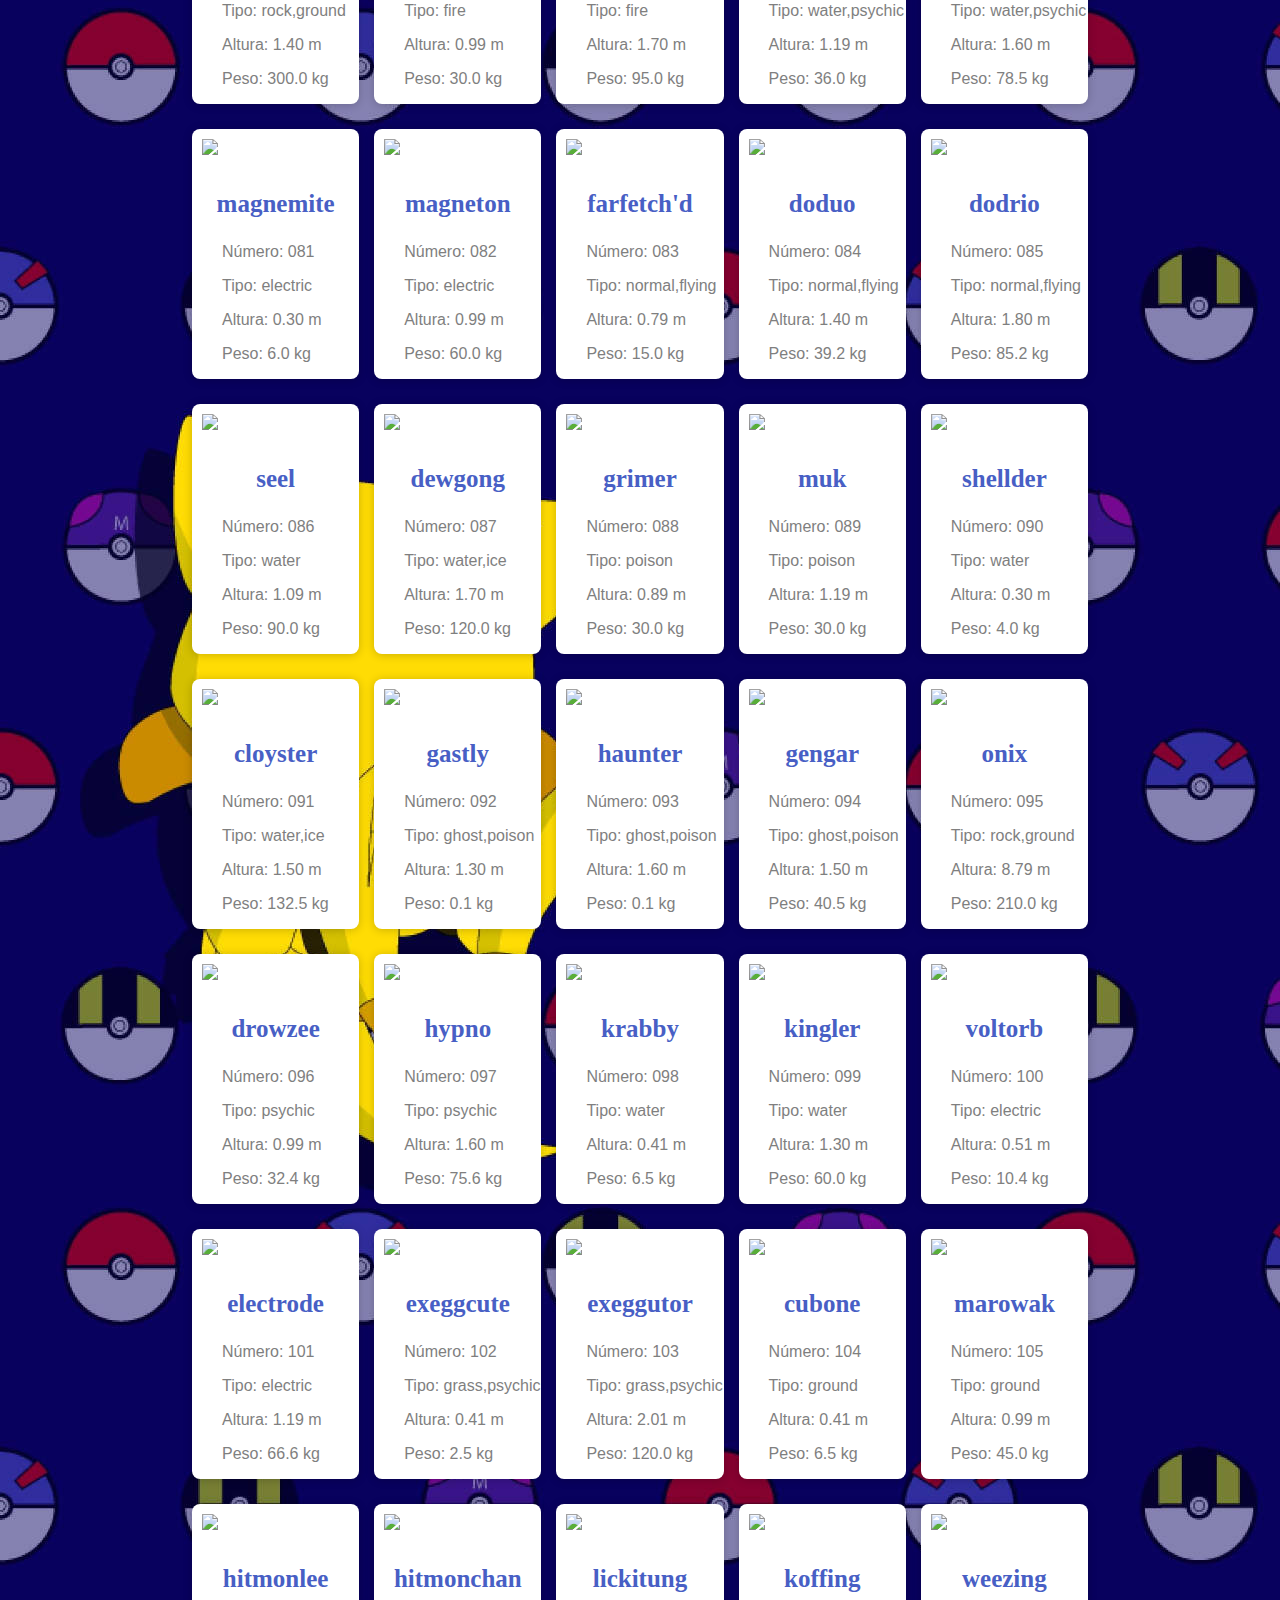
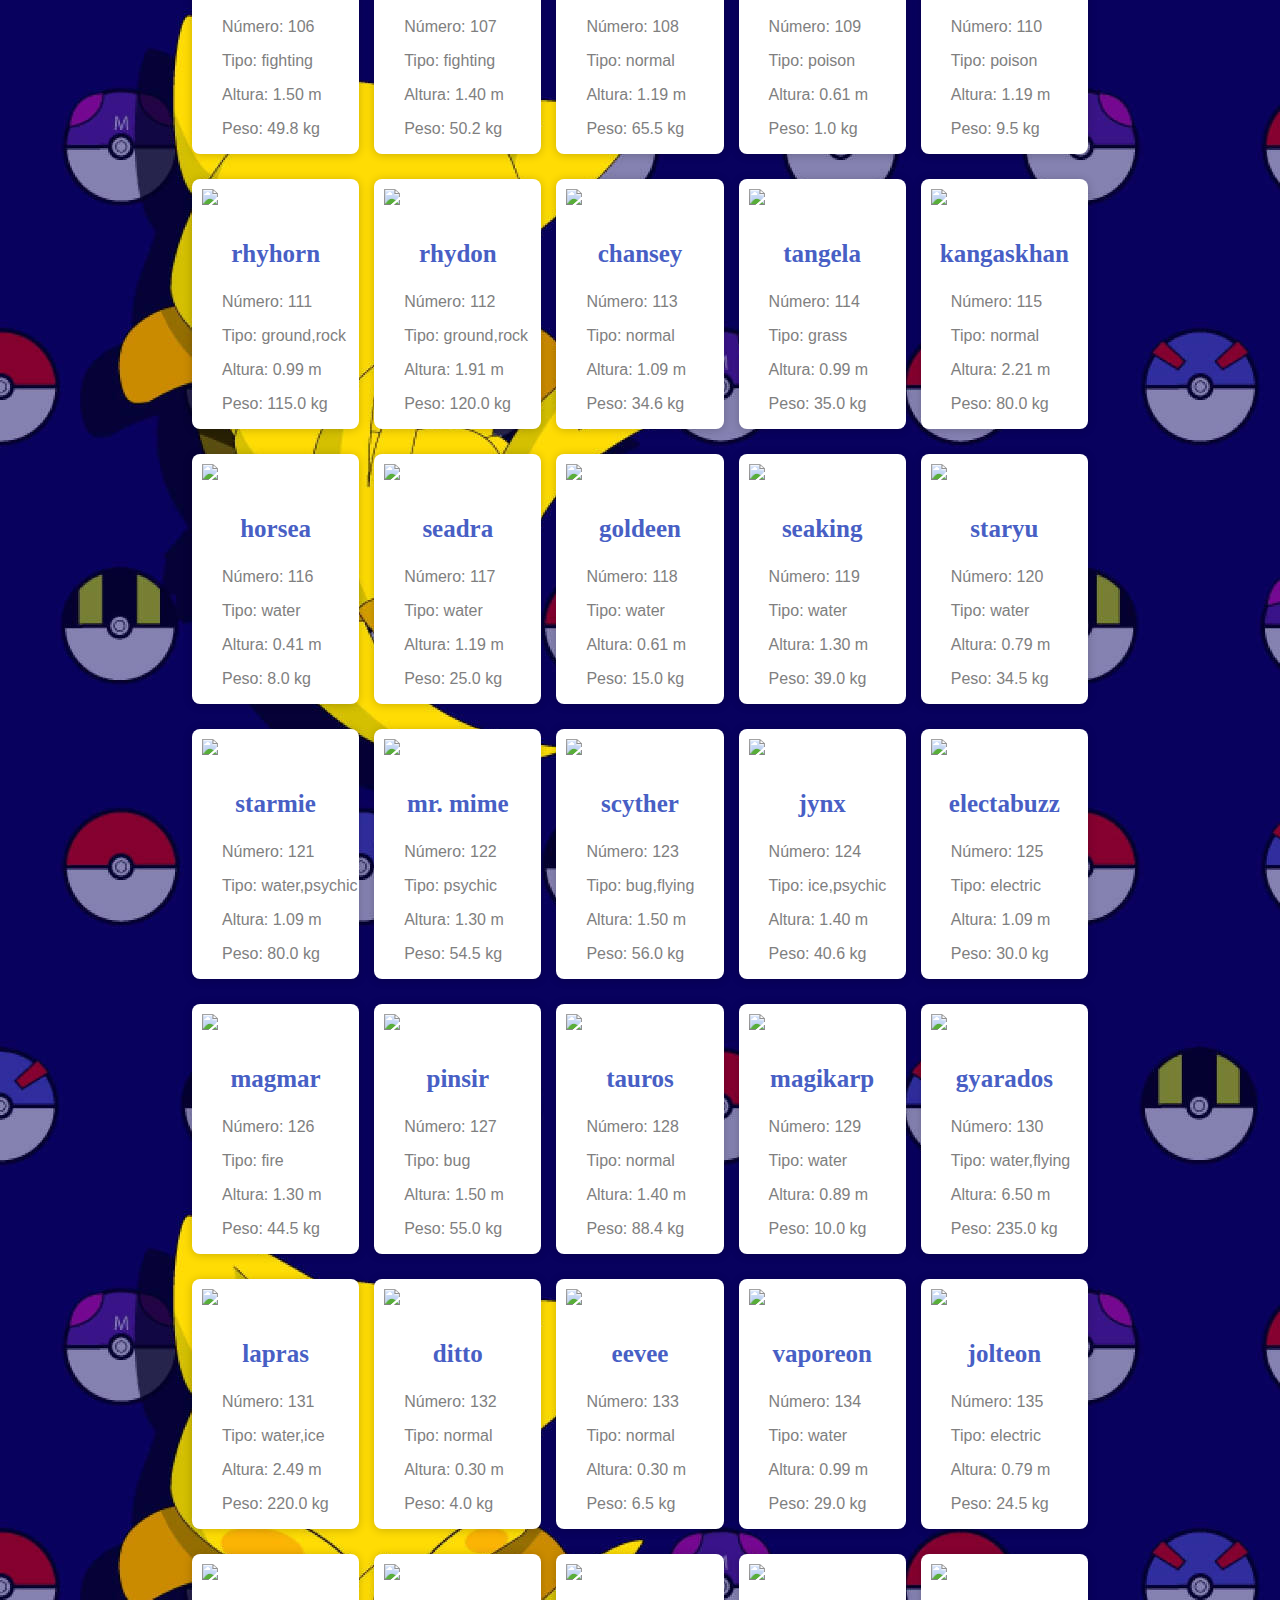
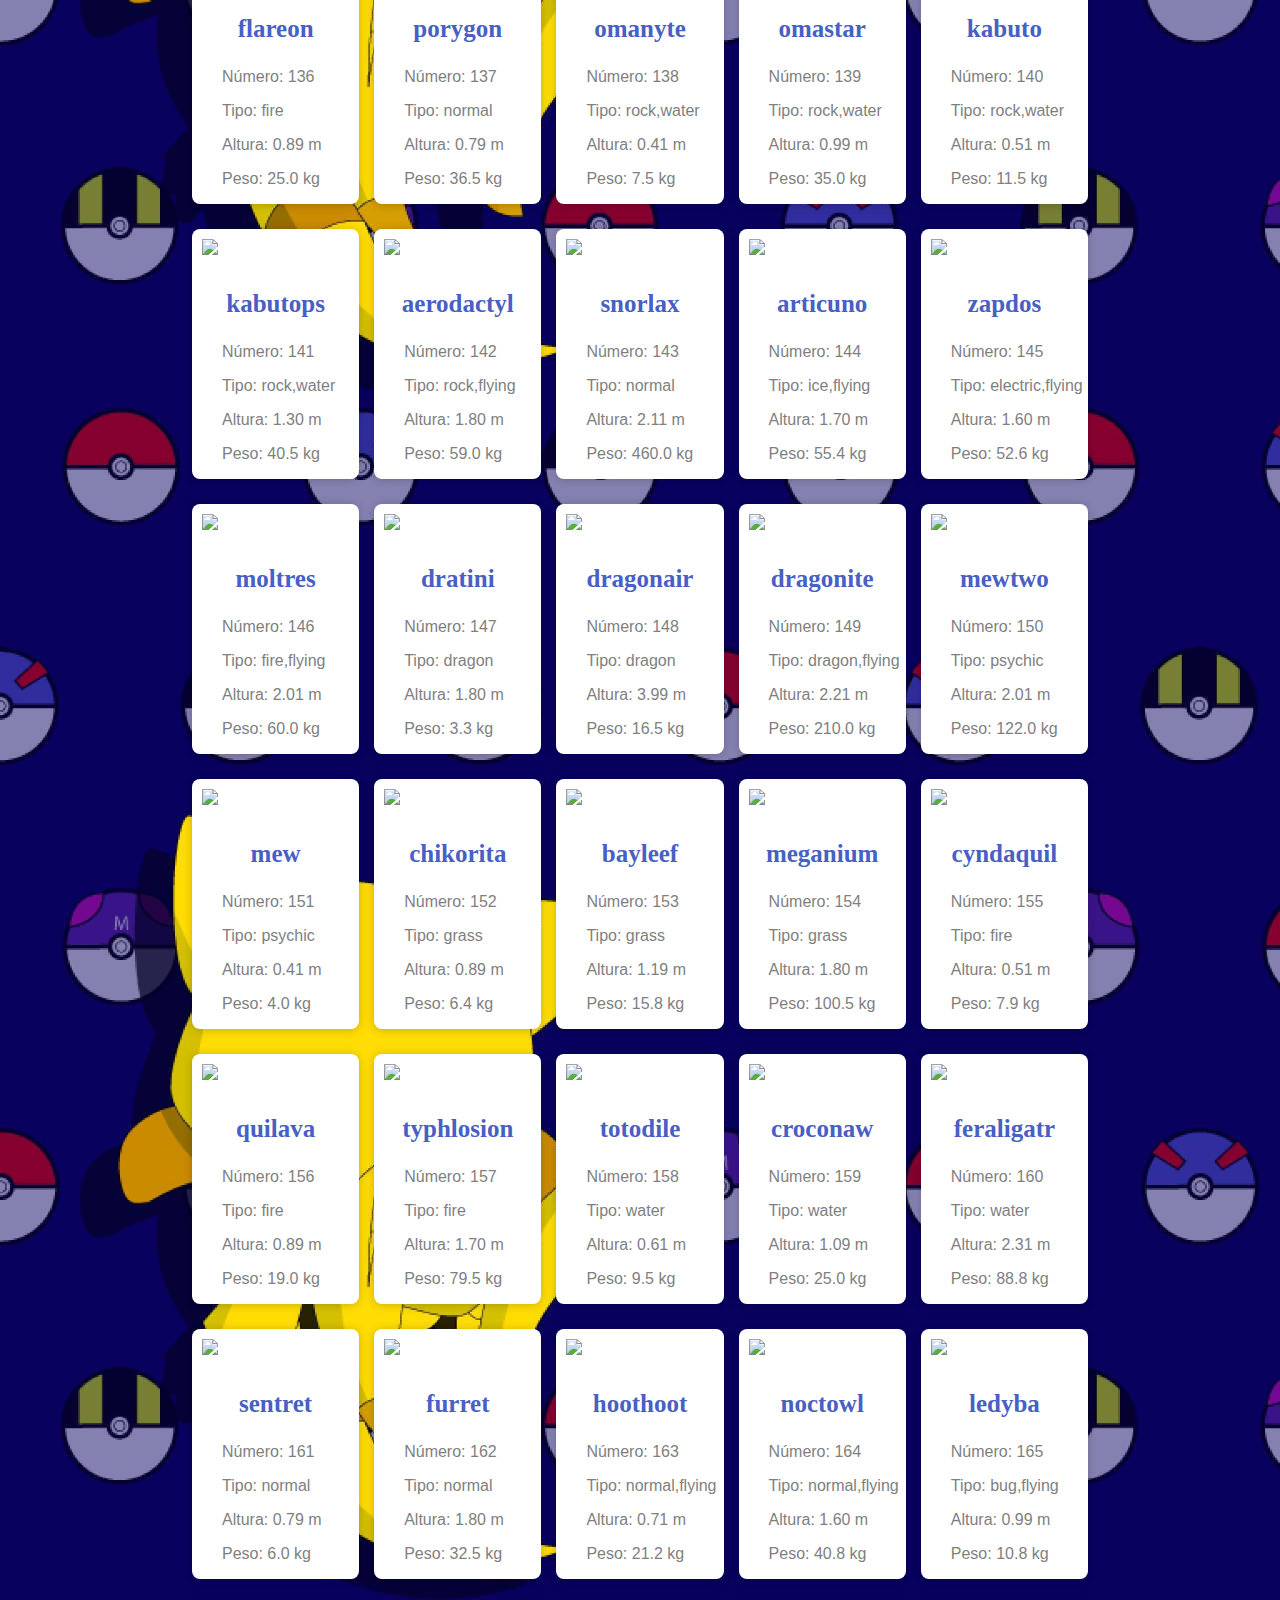
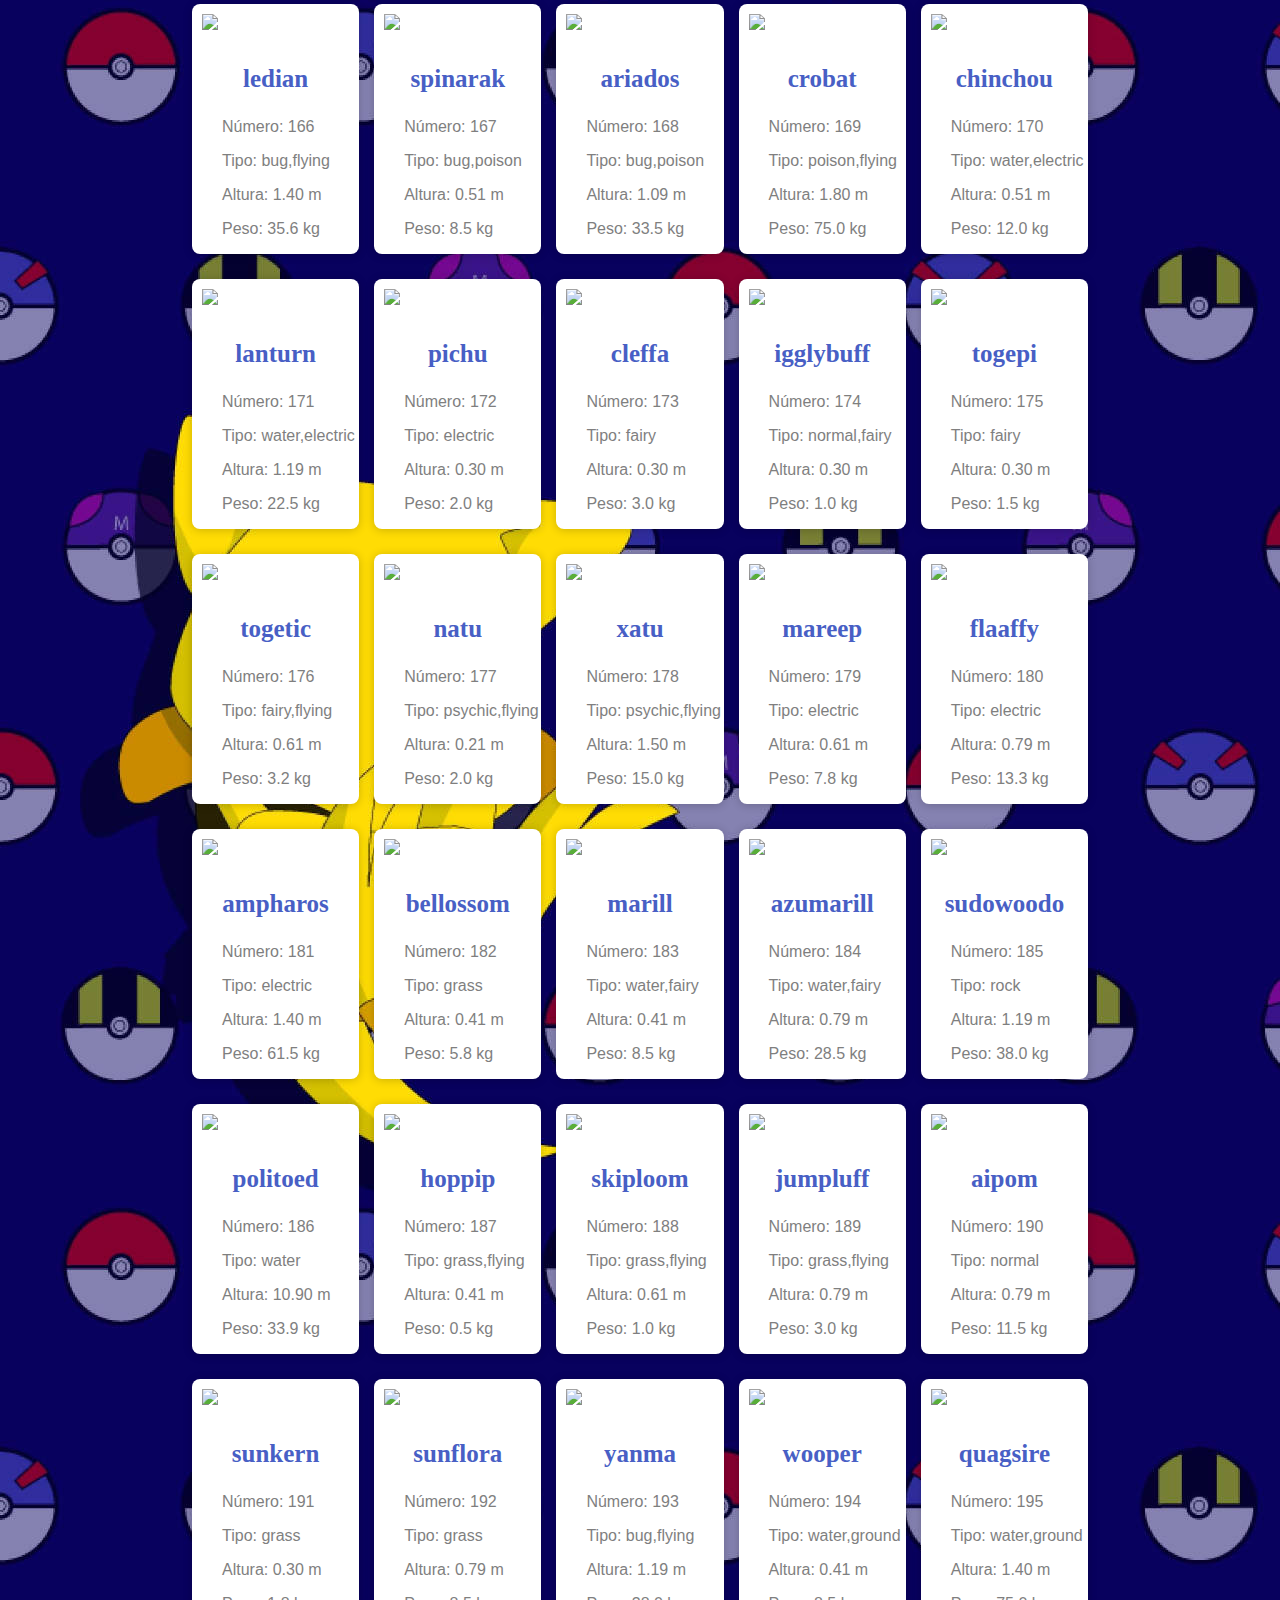
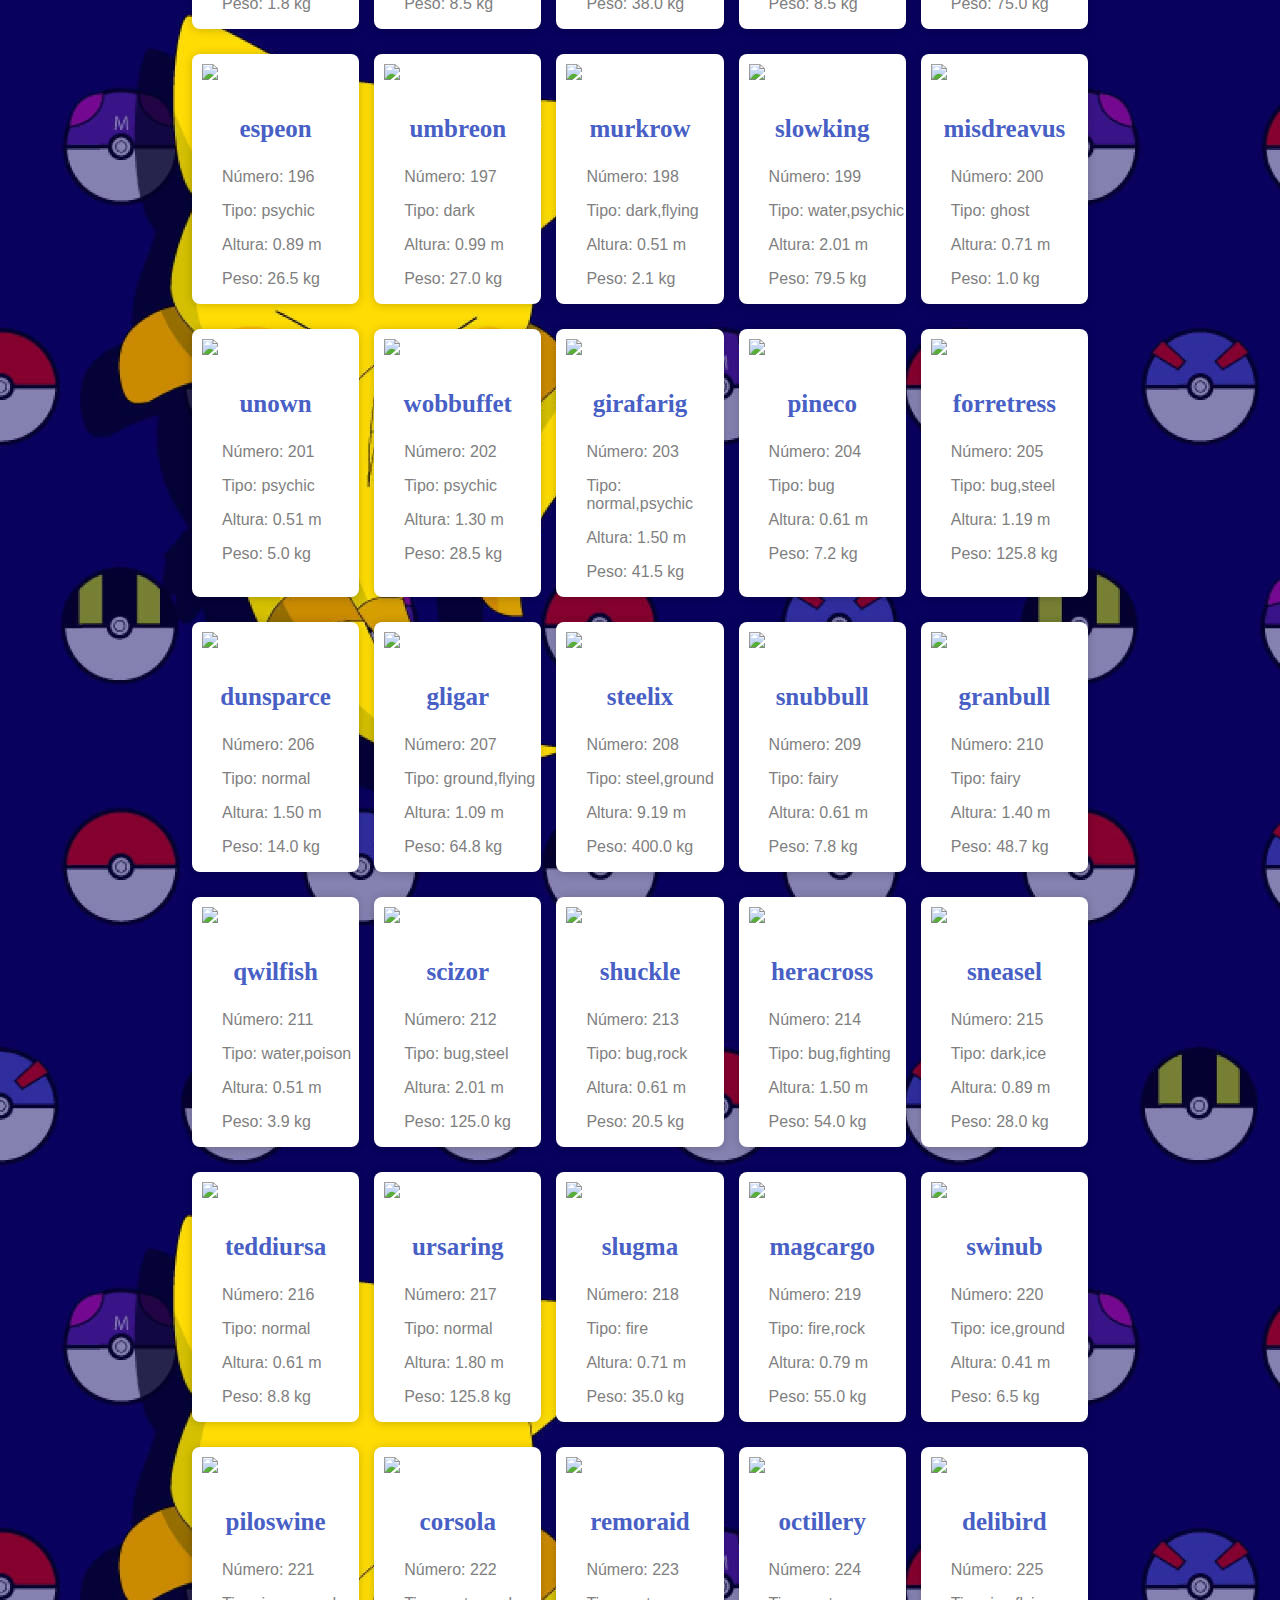
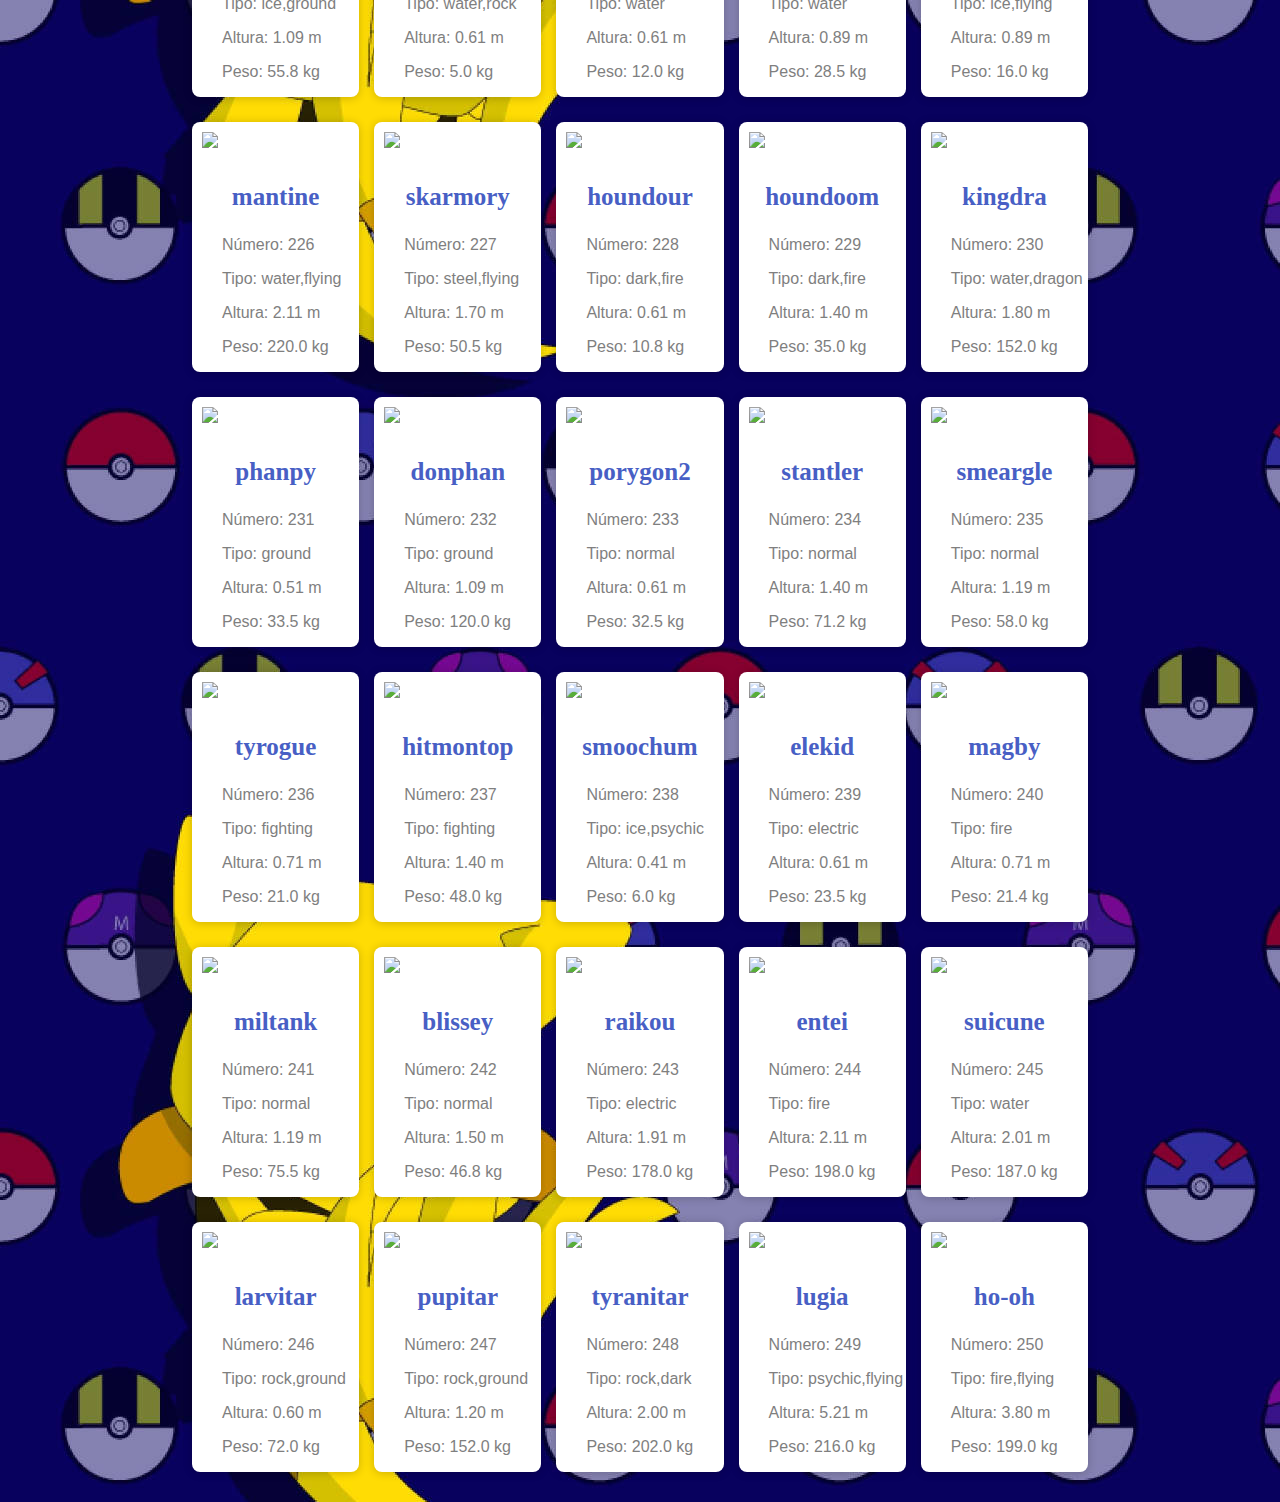
==== commit 4c7e0fc6: "Updates" ====
--- a/index.html
+++ b/index.html
@@ -14,39 +14,52 @@
       href="https://fonts.googleapis.com/css2?family=Kanit:ital,wght@1,600&family=Noto+Serif+Ahom&display=swap"
       rel="stylesheet"
     />
-
-    <link rel="preconnect" href="https://fonts.googleapis.com" />
-    <link rel="preconnect" href="https://fonts.gstatic.com" crossorigin />
-    <link
-      href="https://fonts.googleapis.com/css2?family=Noto+Sans+Syloti+Nagri&family=Noto+Serif+Ahom&display=swap"
-      rel="stylesheet"
-    />
   </head>
   <body>
     <div class="photo">
-      <img id="fondo" src="img/unnamed.png" />
+      <img id="logo" src="img/unnamed.png" />
     </div>
     <br>
     <div class="contenedor">
       <div>
-        <input id="caja-texto" placeholder="Busca tu pokémon" class="inputText" />
+        <input id="inputTextBox" placeholder="Busca tu pokémon" class="inputText" />
+        <button id="btn-validar" class="btn-validar">Buscar</button>
       </div>
       <div>
-        <button id="btn-validar" class="btn-validar">Buscar Pokemons</button>
-        <select name="selectSort" id="selectSort" class="btn-validar">
-          <option value="">Ordenar:</option>
-          <option value="1"> A - Z </option>
-          <option value="2"> Z - A </option>
-          <option value="3">Por tipo</option>
+        <br><br>
+        <select name="selectSort" id="selectSort" class="btnSmall">
+          <option value="">Ordena por nombre:</option>
+          <option value="1"> A - Z</option>
+          <option value="2"> Z - A</option>
         </select>
+        <select name="selectType" id="selectType" class="btnSmall">
+          <option value="">Ordenar por tipo:</option>
+          <option value="poison">Poison</option>
+          <option value="grass">Grass</option>
+          <option value="fire">Fire</option>
+          <option value="water">Water</option>
+          <option value="ground">Ground</option>
+          <option value="normal">Normal</option>
+          <option value="fighting">Fighting</option>
+          <option value="psychic">Psychic</option>
+          <option value="bug">Bug</option>
+          <option value="flying">Flying</option>
+          <option value="rock">Rock</option>
+          <option value="ghost">Ghost</option>
+          <option value="steel">Steel</option>
+          <option value="electric">Electric</option>
+          <option value="ice">Ice</option>
+          <option value="dragon">Dragon</option>
+          <option value="dark">Dark</option>
+          <option value="fairy">Fairy</option>
+        </select>
+        <button id="clear" class="clearResults btnSmall">Regresar</button> 
       </div>
-      <div class="results-container"> 
-        <ul class="results-list" id="list">
-        </ul>
-     </div>
     </div>
-    <div class="card-contenedor">
-      <div class="contenedor-central"></div>
+    <div class="resultContainer">
+      <div class="error"></div>
+      <div class="operation contenedor" id="operation"></div>
+      <div class="cardContainer"></div>
     </div>
     <div id="root"></div>
     <script src="main.js" type="module"></script>
--- a/style.css
+++ b/style.css
@@ -1,4 +1,4 @@
-#fondo {
+#logo {
   width: 30%;
   height: 275px;
   align-items: center;
@@ -12,6 +12,7 @@
   background: rgb(241,96,81);
   background: linear-gradient(90deg, rgba(241,96,81,1) 0%, rgba(79,217,21,1) 50%, rgba(0,212,255,1) 84%);
   background-image: url(./img/Blue_Pokebolas.jpg);
+  
 }
 
 .contenedor {
@@ -24,14 +25,23 @@
   border-color: rgb(247, 232, 13);
   background-color: rgb(247, 232, 13);
   color: rgb(0, 55, 255);
-  font-family: "Noto sans Syloti Natri", sans-serif;
+  font-family: 'Kanit', sans-serif;
   border-radius: 10px;
   width: 200px;
   height: 45px;
-  font-size: 20px;
+  font-size: 23px;
+}
+.btnSmall {
+  color: yellow;
+  background-color: rgb(108, 108, 223);
+  font-family: 'Kanit', sans-serif;
+  font-size: 18px;
+  border-color: rgb(46, 46, 230);
+  border-radius: 10px;
+  height: 38px;
 }
 
-#caja-texto {
+#inputTextBox {
   border-color: rgb(72, 95, 197);
   border-radius: 10px;
   margin: 10px;
@@ -62,7 +72,7 @@
   color: rgb(127, 127, 127);
 }
 
-.contenedor-central {
+.cardContainer {
   width: 70%;
   max-width: 70%;
   margin: 20px auto;
@@ -73,7 +83,6 @@
 .card {
   margin-bottom: 10px;
   border-radius: 8px;
-  margin: 0;
   display: flex;
   flex-direction: column;
   overflow: hidden;
@@ -95,9 +104,20 @@
   display: flex;
   flex-direction: column;
 }
+.inputOperation {
+  border-color: rgb(238, 255, 0);
+  border-radius: 10px;
+  margin: 10px;
+  width: 250px;
+  height: 25px;
+  font-size: 15px;
+  text-align: center;
+  color: gray;
+  align-items: center;
+}
 
 @media (min-width: 100px) {
-  .contenedor-central {
+  .cardContainer {
     width: 95%;
     max-width: 95%;
     margin: 20px auto;
@@ -108,7 +128,7 @@
 }
 
 @media (min-width: 400px) {
-  .contenedor-central {
+  .cardContainer {
     width: 95%;
     max-width: 95%;
     margin: 20px auto;
@@ -119,7 +139,7 @@
 }
 
 @media (min-width: 1200px) {
-  .contenedor-central {
+  .cardContainer {
     width: 70%;
     max-width: 70%;
     margin: 20px auto;
@@ -128,3 +148,52 @@
     gap: 15px;
   }
 }
+img {
+  padding: 10px;
+}
+.noResult {
+  margin-bottom: 10px;
+  border-radius: 8px;
+  display: flex;
+  flex-direction: column;
+  overflow: hidden;
+  background: rgba(251, 255, 7, 0.7);
+  box-shadow: 0px 1px 10px rgba( 0, 0, 0, 1 );
+  cursor: default;
+  transition: all 400ms ease; 
+  /*opacity: 0.5;*/
+  padding: 30px;
+  width: fit-content;
+  margin: auto;
+  margin-top: 25px;
+}
+
+.errorText {
+  color: rgb(7, 57, 255);
+  font-family: 'Kanit', sans-serif;
+  font-size: x-large;
+  text-align: center;
+}
+
+.averageBox {
+  margin-bottom: 10px;
+  border-radius: 8px;
+  display: flex;
+  flex-direction: column;
+  overflow: hidden;
+  background: rgba(246, 255, 0, 0.9);
+  box-shadow: 0px 1px 10px rgba( 0, 0, 0, 1 );
+  cursor: default;
+  transition: all 400ms ease; 
+  padding: 20px;
+  width: fit-content;
+  margin: auto;
+  margin-top: 25px;
+}
+.averageText {
+  color: rgb(7, 65, 255);
+  font-family: 'Kanit', sans-serif;
+  font-size: 20px;
+  text-align: center;
+}
+
